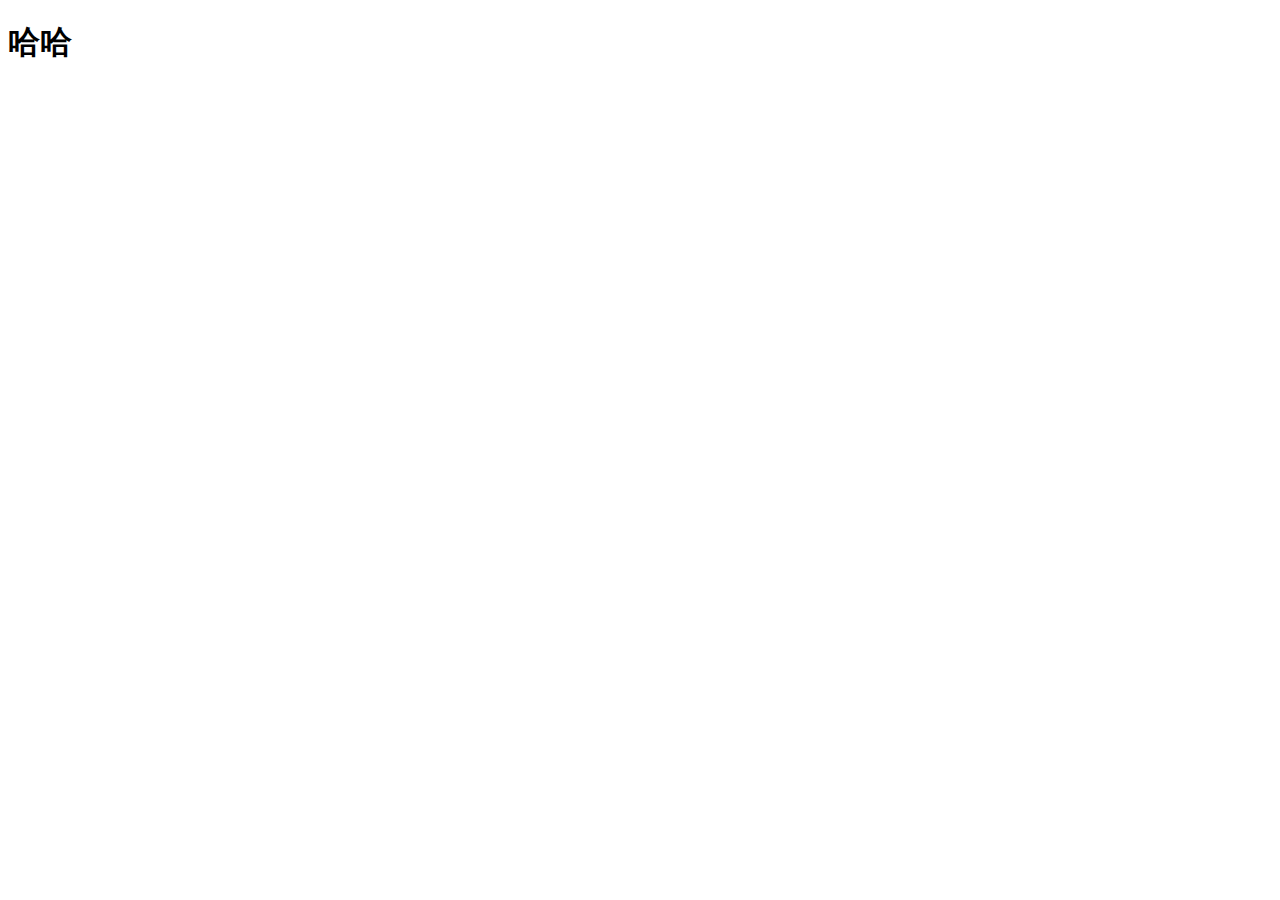
==== home/index.html @ f0129b03 "登录注册页面完成" ====
<!DOCTYPE html>
<html lang="en">
<head>
    <meta charset="UTF-8">
    <meta name="viewport" content="width=device-width, initial-scale=1.0">
    <title>Document</title>
</head>
<body>
    <h1>哈哈</h1>
</body>
</html>
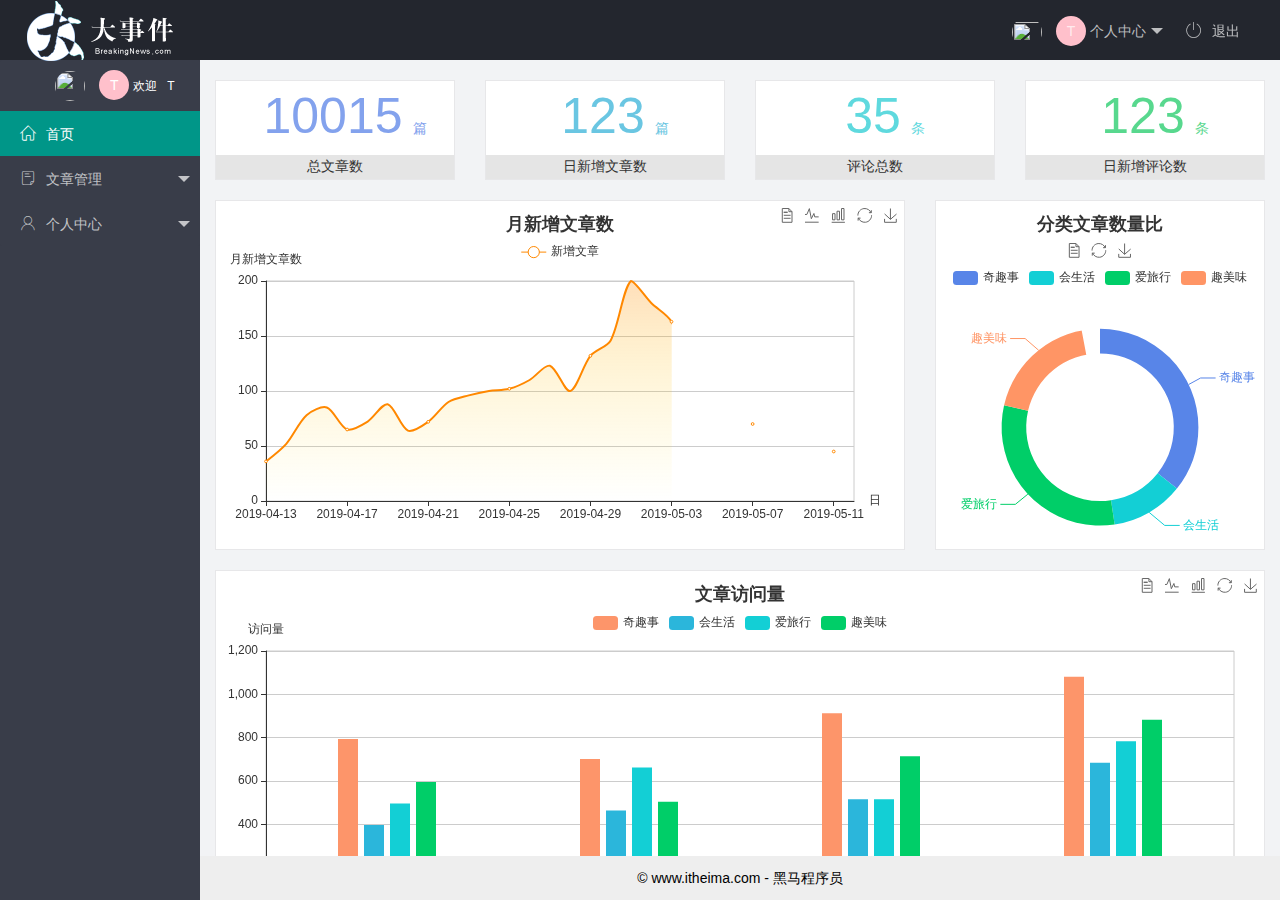
==== commit 369b544d: "首页完成" ====
--- a/home/index.html
+++ b/home/index.html
@@ -1,11 +1,122 @@
 <!DOCTYPE html>
-<html lang="en">
-<head>
-    <meta charset="UTF-8">
-    <meta name="viewport" content="width=device-width, initial-scale=1.0">
-    <title>Document</title>
-</head>
-<body>
-    <h1>哈哈</h1>
-</body>
-</html>+<html>
+  <head>
+    <meta charset="utf-8" />
+    <meta
+      name="viewport"
+      content="width=device-width, initial-scale=1, maximum-scale=1"
+    />
+    <title>BIG76</title>
+    <link rel="stylesheet" href="../assets/lib/layui/css/layui.css" />
+    <link rel="stylesheet" href="../assets/fonts/iconfont.css" />
+    <link rel="stylesheet" href="../assets/css/index.css" />
+  </head>
+  <body class="layui-layout-body">
+    <div class="layui-layout layui-layout-admin">
+      <div class="layui-header">
+        <div class="layui-logo">
+          <img src="../assets/images/logo.png" alt="" />
+        </div>
+        <!-- 头部区域（可配合layui已有的水平导航） -->
+        <ul class="layui-nav layui-layout-right">
+          <li class="layui-nav-item">
+            <a href="javascript:;">
+              <img src="http://t.cn/RCzsdCq" class="layui-nav-img" />
+              <span class="via">T</span>
+              个人中心
+            </a>
+            <dl class="layui-nav-child">
+              <dd><a href="">基本资料</a></dd>
+              <dd><a href="">更换头像</a></dd>
+              <dd><a href="">重置密码</a></dd>
+            </dl>
+          </li>
+          <li class="layui-nav-item"><a href="javascript:;"><span class="iconfont icon-tuichu"></span>退出</a></li>
+        </ul>
+      </div>
+
+      <div class="layui-side layui-bg-black">
+        <div class="layui-side-scroll">
+          <!-- 左侧导航区域（可配合layui已有的垂直导航） -->
+          <ul
+            class="layui-nav layui-nav-tree"
+            lay-filter="test"
+            lay-shrink="all"
+          >
+            <div class="pers-center">
+              <img src="http://t.cn/RCzsdCq" class="layui-nav-img" />
+              <span class="via">T</span>
+              <span class="welcome">欢迎 &nbsp;&nbsp;T</span>
+            </div>
+            <li class="layui-nav-item layui-this">
+              <a href="./dashboard.html" target="info"> <span class="iconfont icon-home"></span>首页 </a>
+            </li>
+            <li class="layui-nav-item">
+              <a class="" href="javascript:;">
+                <span class="iconfont icon-16"></span>文章管理</a
+              >
+              <dl class="layui-nav-child">
+                <dd>
+                  <a href="javascript:;"
+                    ><i class="layui-icon layui-icon-app"></i>文章类别</a
+                  >
+                </dd>
+                <dd>
+                  <a href="javascript:;"
+                    ><i class="layui-icon layui-icon-app"></i>文章列表</a
+                  >
+                </dd>
+                <dd>
+                  <a href="javascript:;"
+                    ><i class="layui-icon layui-icon-app"></i>发表文章</a
+                  >
+                </dd>
+              </dl>
+            </li>
+            <li class="layui-nav-item">
+              <a href="javascript:;"
+                ><span class="iconfont icon-user"></span>个人中心</a
+              >
+              <dl class="layui-nav-child">
+                <dd>
+                  <a href="javascript:;"
+                    ><i class="layui-icon layui-icon-app"></i>基本资料</a
+                  >
+                </dd>
+                <dd>
+                  <a href="javascript:;"
+                    ><i class="layui-icon layui-icon-app"></i>更换头像</a
+                  >
+                </dd>
+                <dd>
+                  <a href="javascript:;"
+                    ><i class="layui-icon layui-icon-app"></i>重置密码</a
+                  >
+                </dd>
+              </dl>
+            </li>
+          </ul>
+        </div>
+      </div>
+
+      <div class="layui-body" style="overflow: hidden">
+        <iframe
+          src="./dashboard.html"
+          frameborder="0"
+          name="info"
+          class="info"
+        ></iframe>
+
+        <!-- 内容主体区域 -->
+      </div>
+      <div class="layui-footer">
+        <!-- 底部固定区域 -->
+        © www.itheima.com - 黑马程序员
+      </div>
+    </div>
+    <script src="../assets/lib/layui/layui.all.js"></script>
+    <script src="../assets/lib/jquery.js"></script>
+    <script src="../assets/js/rootDirectory.js"></script>
+    <script src="../assets/js/index.js"></script>
+  </body>
+</html>
--- a/assets/lib/layui/css/layui.css
+++ b/assets/lib/layui/css/layui.css
@@ -0,0 +1,2 @@
+/** layui-v2.5.6 MIT License By https://www.layui.com */
+ .layui-inline,img{display:inline-block;vertical-align:middle}h1,h2,h3,h4,h5,h6{font-weight:400}.layui-edge,.layui-header,.layui-inline,.layui-main{position:relative}.layui-body,.layui-edge,.layui-elip{overflow:hidden}.layui-btn,.layui-edge,.layui-inline,img{vertical-align:middle}.layui-btn,.layui-disabled,.layui-icon,.layui-unselect{-moz-user-select:none;-webkit-user-select:none;-ms-user-select:none}.layui-elip,.layui-form-checkbox span,.layui-form-pane .layui-form-label{text-overflow:ellipsis;white-space:nowrap}.layui-breadcrumb,.layui-tree-btnGroup{visibility:hidden}blockquote,body,button,dd,div,dl,dt,form,h1,h2,h3,h4,h5,h6,input,li,ol,p,pre,td,textarea,th,ul{margin:0;padding:0;-webkit-tap-highlight-color:rgba(0,0,0,0)}a:active,a:hover{outline:0}img{border:none}li{list-style:none}table{border-collapse:collapse;border-spacing:0}h4,h5,h6{font-size:100%}button,input,optgroup,option,select,textarea{font-family:inherit;font-size:inherit;font-style:inherit;font-weight:inherit;outline:0}pre{white-space:pre-wrap;white-space:-moz-pre-wrap;white-space:-pre-wrap;white-space:-o-pre-wrap;word-wrap:break-word}body{line-height:24px;font:14px Helvetica Neue,Helvetica,PingFang SC,Tahoma,Arial,sans-serif}hr{height:1px;margin:10px 0;border:0;clear:both}a{color:#333;text-decoration:none}a:hover{color:#777}a cite{font-style:normal;*cursor:pointer}.layui-border-box,.layui-border-box *{box-sizing:border-box}.layui-box,.layui-box *{box-sizing:content-box}.layui-clear{clear:both;*zoom:1}.layui-clear:after{content:'\20';clear:both;*zoom:1;display:block;height:0}.layui-inline{*display:inline;*zoom:1}.layui-edge{display:inline-block;width:0;height:0;border-width:6px;border-style:dashed;border-color:transparent}.layui-edge-top{top:-4px;border-bottom-color:#999;border-bottom-style:solid}.layui-edge-right{border-left-color:#999;border-left-style:solid}.layui-edge-bottom{top:2px;border-top-color:#999;border-top-style:solid}.layui-edge-left{border-right-color:#999;border-right-style:solid}.layui-disabled,.layui-disabled:hover{color:#d2d2d2!important;cursor:not-allowed!important}.layui-circle{border-radius:100%}.layui-show{display:block!important}.layui-hide{display:none!important}@font-face{font-family:layui-icon;src:url(../font/iconfont.eot?v=256);src:url(../font/iconfont.eot?v=256#iefix) format('embedded-opentype'),url(../font/iconfont.woff2?v=256) format('woff2'),url(../font/iconfont.woff?v=256) format('woff'),url(../font/iconfont.ttf?v=256) format('truetype'),url(../font/iconfont.svg?v=256#layui-icon) format('svg')}.layui-icon{font-family:layui-icon!important;font-size:16px;font-style:normal;-webkit-font-smoothing:antialiased;-moz-osx-font-smoothing:grayscale}.layui-icon-reply-fill:before{content:"\e611"}.layui-icon-set-fill:before{content:"\e614"}.layui-icon-menu-fill:before{content:"\e60f"}.layui-icon-search:before{content:"\e615"}.layui-icon-share:before{content:"\e641"}.layui-icon-set-sm:before{content:"\e620"}.layui-icon-engine:before{content:"\e628"}.layui-icon-close:before{content:"\1006"}.layui-icon-close-fill:before{content:"\1007"}.layui-icon-chart-screen:before{content:"\e629"}.layui-icon-star:before{content:"\e600"}.layui-icon-circle-dot:before{content:"\e617"}.layui-icon-chat:before{content:"\e606"}.layui-icon-release:before{content:"\e609"}.layui-icon-list:before{content:"\e60a"}.layui-icon-chart:before{content:"\e62c"}.layui-icon-ok-circle:before{content:"\1005"}.layui-icon-layim-theme:before{content:"\e61b"}.layui-icon-table:before{content:"\e62d"}.layui-icon-right:before{content:"\e602"}.layui-icon-left:before{content:"\e603"}.layui-icon-cart-simple:before{content:"\e698"}.layui-icon-face-cry:before{content:"\e69c"}.layui-icon-face-smile:before{content:"\e6af"}.layui-icon-survey:before{content:"\e6b2"}.layui-icon-tree:before{content:"\e62e"}.layui-icon-ie:before{content:"\e7bb"}.layui-icon-upload-circle:before{content:"\e62f"}.layui-icon-add-circle:before{content:"\e61f"}.layui-icon-download-circle:before{content:"\e601"}.layui-icon-templeate-1:before{content:"\e630"}.layui-icon-util:before{content:"\e631"}.layui-icon-face-surprised:before{content:"\e664"}.layui-icon-edit:before{content:"\e642"}.layui-icon-speaker:before{content:"\e645"}.layui-icon-down:before{content:"\e61a"}.layui-icon-file:before{content:"\e621"}.layui-icon-layouts:before{content:"\e632"}.layui-icon-rate-half:before{content:"\e6c9"}.layui-icon-add-circle-fine:before{content:"\e608"}.layui-icon-prev-circle:before{content:"\e633"}.layui-icon-read:before{content:"\e705"}.layui-icon-404:before{content:"\e61c"}.layui-icon-carousel:before{content:"\e634"}.layui-icon-help:before{content:"\e607"}.layui-icon-code-circle:before{content:"\e635"}.layui-icon-windows:before{content:"\e67f"}.layui-icon-water:before{content:"\e636"}.layui-icon-username:before{content:"\e66f"}.layui-icon-find-fill:before{content:"\e670"}.layui-icon-about:before{content:"\e60b"}.layui-icon-location:before{content:"\e715"}.layui-icon-up:before{content:"\e619"}.layui-icon-pause:before{content:"\e651"}.layui-icon-date:before{content:"\e637"}.layui-icon-layim-uploadfile:before{content:"\e61d"}.layui-icon-delete:before{content:"\e640"}.layui-icon-play:before{content:"\e652"}.layui-icon-top:before{content:"\e604"}.layui-icon-firefox:before{content:"\e686"}.layui-icon-friends:before{content:"\e612"}.layui-icon-refresh-3:before{content:"\e9aa"}.layui-icon-ok:before{content:"\e605"}.layui-icon-layer:before{content:"\e638"}.layui-icon-face-smile-fine:before{content:"\e60c"}.layui-icon-dollar:before{content:"\e659"}.layui-icon-group:before{content:"\e613"}.layui-icon-layim-download:before{content:"\e61e"}.layui-icon-picture-fine:before{content:"\e60d"}.layui-icon-link:before{content:"\e64c"}.layui-icon-diamond:before{content:"\e735"}.layui-icon-log:before{content:"\e60e"}.layui-icon-key:before{content:"\e683"}.layui-icon-rate-solid:before{content:"\e67a"}.layui-icon-fonts-del:before{content:"\e64f"}.layui-icon-unlink:before{content:"\e64d"}.layui-icon-fonts-clear:before{content:"\e639"}.layui-icon-triangle-r:before{content:"\e623"}.layui-icon-circle:before{content:"\e63f"}.layui-icon-radio:before{content:"\e643"}.layui-icon-align-center:before{content:"\e647"}.layui-icon-align-right:before{content:"\e648"}.layui-icon-align-left:before{content:"\e649"}.layui-icon-loading-1:before{content:"\e63e"}.layui-icon-return:before{content:"\e65c"}.layui-icon-fonts-strong:before{content:"\e62b"}.layui-icon-upload:before{content:"\e67c"}.layui-icon-dialogue:before{content:"\e63a"}.layui-icon-video:before{content:"\e6ed"}.layui-icon-headset:before{content:"\e6fc"}.layui-icon-cellphone-fine:before{content:"\e63b"}.layui-icon-add-1:before{content:"\e654"}.layui-icon-face-smile-b:before{content:"\e650"}.layui-icon-fonts-html:before{content:"\e64b"}.layui-icon-screen-full:before{content:"\e622"}.layui-icon-form:before{content:"\e63c"}.layui-icon-cart:before{content:"\e657"}.layui-icon-camera-fill:before{content:"\e65d"}.layui-icon-tabs:before{content:"\e62a"}.layui-icon-heart-fill:before{content:"\e68f"}.layui-icon-fonts-code:before{content:"\e64e"}.layui-icon-ios:before{content:"\e680"}.layui-icon-at:before{content:"\e687"}.layui-icon-fire:before{content:"\e756"}.layui-icon-set:before{content:"\e716"}.layui-icon-fonts-u:before{content:"\e646"}.layui-icon-triangle-d:before{content:"\e625"}.layui-icon-tips:before{content:"\e702"}.layui-icon-picture:before{content:"\e64a"}.layui-icon-more-vertical:before{content:"\e671"}.layui-icon-bluetooth:before{content:"\e689"}.layui-icon-flag:before{content:"\e66c"}.layui-icon-loading:before{content:"\e63d"}.layui-icon-fonts-i:before{content:"\e644"}.layui-icon-refresh-1:before{content:"\e666"}.layui-icon-rmb:before{content:"\e65e"}.layui-icon-addition:before{content:"\e624"}.layui-icon-home:before{content:"\e68e"}.layui-icon-time:before{content:"\e68d"}.layui-icon-user:before{content:"\e770"}.layui-icon-notice:before{content:"\e667"}.layui-icon-chrome:before{content:"\e68a"}.layui-icon-edge:before{content:"\e68b"}.layui-icon-login-weibo:before{content:"\e675"}.layui-icon-voice:before{content:"\e688"}.layui-icon-upload-drag:before{content:"\e681"}.layui-icon-login-qq:before{content:"\e676"}.layui-icon-snowflake:before{content:"\e6b1"}.layui-icon-heart:before{content:"\e68c"}.layui-icon-logout:before{content:"\e682"}.layui-icon-file-b:before{content:"\e655"}.layui-icon-template:before{content:"\e663"}.layui-icon-transfer:before{content:"\e691"}.layui-icon-auz:before{content:"\e672"}.layui-icon-console:before{content:"\e665"}.layui-icon-app:before{content:"\e653"}.layui-icon-prev:before{content:"\e65a"}.layui-icon-website:before{content:"\e7ae"}.layui-icon-next:before{content:"\e65b"}.layui-icon-component:before{content:"\e857"}.layui-icon-android:before{content:"\e684"}.layui-icon-more:before{content:"\e65f"}.layui-icon-login-wechat:before{content:"\e677"}.layui-icon-shrink-right:before{content:"\e668"}.layui-icon-spread-left:before{content:"\e66b"}.layui-icon-camera:before{content:"\e660"}.layui-icon-note:before{content:"\e66e"}.layui-icon-refresh:before{content:"\e669"}.layui-icon-female:before{content:"\e661"}.layui-icon-male:before{content:"\e662"}.layui-icon-screen-restore:before{content:"\e758"}.layui-icon-password:before{content:"\e673"}.layui-icon-senior:before{content:"\e674"}.layui-icon-theme:before{content:"\e66a"}.layui-icon-tread:before{content:"\e6c5"}.layui-icon-praise:before{content:"\e6c6"}.layui-icon-star-fill:before{content:"\e658"}.layui-icon-rate:before{content:"\e67b"}.layui-icon-template-1:before{content:"\e656"}.layui-icon-vercode:before{content:"\e679"}.layui-icon-service:before{content:"\e626"}.layui-icon-cellphone:before{content:"\e678"}.layui-icon-print:before{content:"\e66d"}.layui-icon-cols:before{content:"\e610"}.layui-icon-wifi:before{content:"\e7e0"}.layui-icon-export:before{content:"\e67d"}.layui-icon-rss:before{content:"\e808"}.layui-icon-slider:before{content:"\e714"}.layui-icon-email:before{content:"\e618"}.layui-icon-subtraction:before{content:"\e67e"}.layui-icon-mike:before{content:"\e6dc"}.layui-icon-light:before{content:"\e748"}.layui-icon-gift:before{content:"\e627"}.layui-icon-mute:before{content:"\e685"}.layui-icon-reduce-circle:before{content:"\e616"}.layui-icon-music:before{content:"\e690"}.layui-main{width:1140px;margin:0 auto}.layui-header{z-index:1000;height:60px}.layui-header a:hover{transition:all .5s;-webkit-transition:all .5s}.layui-side{position:fixed;left:0;top:0;bottom:0;z-index:999;width:200px;overflow-x:hidden}.layui-side-scroll{position:relative;width:220px;height:100%;overflow-x:hidden}.layui-body{position:absolute;left:200px;right:0;top:0;bottom:0;z-index:998;width:auto;overflow-y:auto;box-sizing:border-box}.layui-layout-body{overflow:hidden}.layui-layout-admin .layui-header{background-color:#23262E}.layui-layout-admin .layui-side{top:60px;width:200px;overflow-x:hidden}.layui-layout-admin .layui-body{position:fixed;top:60px;bottom:44px}.layui-layout-admin .layui-main{width:auto;margin:0 15px}.layui-layout-admin .layui-footer{position:fixed;left:200px;right:0;bottom:0;height:44px;line-height:44px;padding:0 15px;background-color:#eee}.layui-layout-admin .layui-logo{position:absolute;left:0;top:0;width:200px;height:100%;line-height:60px;text-align:center;color:#009688;font-size:16px}.layui-layout-admin .layui-header .layui-nav{background:0 0}.layui-layout-left{position:absolute!important;left:200px;top:0}.layui-layout-right{position:absolute!important;right:0;top:0}.layui-container{position:relative;margin:0 auto;padding:0 15px;box-sizing:border-box}.layui-fluid{position:relative;margin:0 auto;padding:0 15px}.layui-row:after,.layui-row:before{content:'';display:block;clear:both}.layui-col-lg1,.layui-col-lg10,.layui-col-lg11,.layui-col-lg12,.layui-col-lg2,.layui-col-lg3,.layui-col-lg4,.layui-col-lg5,.layui-col-lg6,.layui-col-lg7,.layui-col-lg8,.layui-col-lg9,.layui-col-md1,.layui-col-md10,.layui-col-md11,.layui-col-md12,.layui-col-md2,.layui-col-md3,.layui-col-md4,.layui-col-md5,.layui-col-md6,.layui-col-md7,.layui-col-md8,.layui-col-md9,.layui-col-sm1,.layui-col-sm10,.layui-col-sm11,.layui-col-sm12,.layui-col-sm2,.layui-col-sm3,.layui-col-sm4,.layui-col-sm5,.layui-col-sm6,.layui-col-sm7,.layui-col-sm8,.layui-col-sm9,.layui-col-xs1,.layui-col-xs10,.layui-col-xs11,.layui-col-xs12,.layui-col-xs2,.layui-col-xs3,.layui-col-xs4,.layui-col-xs5,.layui-col-xs6,.layui-col-xs7,.layui-col-xs8,.layui-col-xs9{position:relative;display:block;box-sizing:border-box}.layui-col-xs1,.layui-col-xs10,.layui-col-xs11,.layui-col-xs12,.layui-col-xs2,.layui-col-xs3,.layui-col-xs4,.layui-col-xs5,.layui-col-xs6,.layui-col-xs7,.layui-col-xs8,.layui-col-xs9{float:left}.layui-col-xs1{width:8.33333333%}.layui-col-xs2{width:16.66666667%}.layui-col-xs3{width:25%}.layui-col-xs4{width:33.33333333%}.layui-col-xs5{width:41.66666667%}.layui-col-xs6{width:50%}.layui-col-xs7{width:58.33333333%}.layui-col-xs8{width:66.66666667%}.layui-col-xs9{width:75%}.layui-col-xs10{width:83.33333333%}.layui-col-xs11{width:91.66666667%}.layui-col-xs12{width:100%}.layui-col-xs-offset1{margin-left:8.33333333%}.layui-col-xs-offset2{margin-left:16.66666667%}.layui-col-xs-offset3{margin-left:25%}.layui-col-xs-offset4{margin-left:33.33333333%}.layui-col-xs-offset5{margin-left:41.66666667%}.layui-col-xs-offset6{margin-left:50%}.layui-col-xs-offset7{margin-left:58.33333333%}.layui-col-xs-offset8{margin-left:66.66666667%}.layui-col-xs-offset9{margin-left:75%}.layui-col-xs-offset10{margin-left:83.33333333%}.layui-col-xs-offset11{margin-left:91.66666667%}.layui-col-xs-offset12{margin-left:100%}@media screen and (max-width:768px){.layui-hide-xs{display:none!important}.layui-show-xs-block{display:block!important}.layui-show-xs-inline{display:inline!important}.layui-show-xs-inline-block{display:inline-block!important}}@media screen and (min-width:768px){.layui-container{width:750px}.layui-hide-sm{display:none!important}.layui-show-sm-block{display:block!important}.layui-show-sm-inline{display:inline!important}.layui-show-sm-inline-block{display:inline-block!important}.layui-col-sm1,.layui-col-sm10,.layui-col-sm11,.layui-col-sm12,.layui-col-sm2,.layui-col-sm3,.layui-col-sm4,.layui-col-sm5,.layui-col-sm6,.layui-col-sm7,.layui-col-sm8,.layui-col-sm9{float:left}.layui-col-sm1{width:8.33333333%}.layui-col-sm2{width:16.66666667%}.layui-col-sm3{width:25%}.layui-col-sm4{width:33.33333333%}.layui-col-sm5{width:41.66666667%}.layui-col-sm6{width:50%}.layui-col-sm7{width:58.33333333%}.layui-col-sm8{width:66.66666667%}.layui-col-sm9{width:75%}.layui-col-sm10{width:83.33333333%}.layui-col-sm11{width:91.66666667%}.layui-col-sm12{width:100%}.layui-col-sm-offset1{margin-left:8.33333333%}.layui-col-sm-offset2{margin-left:16.66666667%}.layui-col-sm-offset3{margin-left:25%}.layui-col-sm-offset4{margin-left:33.33333333%}.layui-col-sm-offset5{margin-left:41.66666667%}.layui-col-sm-offset6{margin-left:50%}.layui-col-sm-offset7{margin-left:58.33333333%}.layui-col-sm-offset8{margin-left:66.66666667%}.layui-col-sm-offset9{margin-left:75%}.layui-col-sm-offset10{margin-left:83.33333333%}.layui-col-sm-offset11{margin-left:91.66666667%}.layui-col-sm-offset12{margin-left:100%}}@media screen and (min-width:992px){.layui-container{width:970px}.layui-hide-md{display:none!important}.layui-show-md-block{display:block!important}.layui-show-md-inline{display:inline!important}.layui-show-md-inline-block{display:inline-block!important}.layui-col-md1,.layui-col-md10,.layui-col-md11,.layui-col-md12,.layui-col-md2,.layui-col-md3,.layui-col-md4,.layui-col-md5,.layui-col-md6,.layui-col-md7,.layui-col-md8,.layui-col-md9{float:left}.layui-col-md1{width:8.33333333%}.layui-col-md2{width:16.66666667%}.layui-col-md3{width:25%}.layui-col-md4{width:33.33333333%}.layui-col-md5{width:41.66666667%}.layui-col-md6{width:50%}.layui-col-md7{width:58.33333333%}.layui-col-md8{width:66.66666667%}.layui-col-md9{width:75%}.layui-col-md10{width:83.33333333%}.layui-col-md11{width:91.66666667%}.layui-col-md12{width:100%}.layui-col-md-offset1{margin-left:8.33333333%}.layui-col-md-offset2{margin-left:16.66666667%}.layui-col-md-offset3{margin-left:25%}.layui-col-md-offset4{margin-left:33.33333333%}.layui-col-md-offset5{margin-left:41.66666667%}.layui-col-md-offset6{margin-left:50%}.layui-col-md-offset7{margin-left:58.33333333%}.layui-col-md-offset8{margin-left:66.66666667%}.layui-col-md-offset9{margin-left:75%}.layui-col-md-offset10{margin-left:83.33333333%}.layui-col-md-offset11{margin-left:91.66666667%}.layui-col-md-offset12{margin-left:100%}}@media screen and (min-width:1200px){.layui-container{width:1170px}.layui-hide-lg{display:none!important}.layui-show-lg-block{display:block!important}.layui-show-lg-inline{display:inline!important}.layui-show-lg-inline-block{display:inline-block!important}.layui-col-lg1,.layui-col-lg10,.layui-col-lg11,.layui-col-lg12,.layui-col-lg2,.layui-col-lg3,.layui-col-lg4,.layui-col-lg5,.layui-col-lg6,.layui-col-lg7,.layui-col-lg8,.layui-col-lg9{float:left}.layui-col-lg1{width:8.33333333%}.layui-col-lg2{width:16.66666667%}.layui-col-lg3{width:25%}.layui-col-lg4{width:33.33333333%}.layui-col-lg5{width:41.66666667%}.layui-col-lg6{width:50%}.layui-col-lg7{width:58.33333333%}.layui-col-lg8{width:66.66666667%}.layui-col-lg9{width:75%}.layui-col-lg10{width:83.33333333%}.layui-col-lg11{width:91.66666667%}.layui-col-lg12{width:100%}.layui-col-lg-offset1{margin-left:8.33333333%}.layui-col-lg-offset2{margin-left:16.66666667%}.layui-col-lg-offset3{margin-left:25%}.layui-col-lg-offset4{margin-left:33.33333333%}.layui-col-lg-offset5{margin-left:41.66666667%}.layui-col-lg-offset6{margin-left:50%}.layui-col-lg-offset7{margin-left:58.33333333%}.layui-col-lg-offset8{margin-left:66.66666667%}.layui-col-lg-offset9{margin-left:75%}.layui-col-lg-offset10{margin-left:83.33333333%}.layui-col-lg-offset11{margin-left:91.66666667%}.layui-col-lg-offset12{margin-left:100%}}.layui-col-space1{margin:-.5px}.layui-col-space1>*{padding:.5px}.layui-col-space2{margin:-1px}.layui-col-space2>*{padding:1px}.layui-col-space4{margin:-2px}.layui-col-space4>*{padding:2px}.layui-col-space5{margin:-2.5px}.layui-col-space5>*{padding:2.5px}.layui-col-space6{margin:-3px}.layui-col-space6>*{padding:3px}.layui-col-space8{margin:-4px}.layui-col-space8>*{padding:4px}.layui-col-space10{margin:-5px}.layui-col-space10>*{padding:5px}.layui-col-space12{margin:-6px}.layui-col-space12>*{padding:6px}.layui-col-space14{margin:-7px}.layui-col-space14>*{padding:7px}.layui-col-space15{margin:-7.5px}.layui-col-space15>*{padding:7.5px}.layui-col-space16{margin:-8px}.layui-col-space16>*{padding:8px}.layui-col-space18{margin:-9px}.layui-col-space18>*{padding:9px}.layui-col-space20{margin:-10px}.layui-col-space20>*{padding:10px}.layui-col-space22{margin:-11px}.layui-col-space22>*{padding:11px}.layui-col-space24{margin:-12px}.layui-col-space24>*{padding:12px}.layui-col-space25{margin:-12.5px}.layui-col-space25>*{padding:12.5px}.layui-col-space26{margin:-13px}.layui-col-space26>*{padding:13px}.layui-col-space28{margin:-14px}.layui-col-space28>*{padding:14px}.layui-col-space30{margin:-15px}.layui-col-space30>*{padding:15px}.layui-btn,.layui-input,.layui-select,.layui-textarea,.layui-upload-button{outline:0;-webkit-appearance:none;transition:all .3s;-webkit-transition:all .3s;box-sizing:border-box}.layui-elem-quote{margin-bottom:10px;padding:15px;line-height:22px;border-left:5px solid #009688;border-radius:0 2px 2px 0;background-color:#f2f2f2}.layui-quote-nm{border-style:solid;border-width:1px 1px 1px 5px;background:0 0}.layui-elem-field{margin-bottom:10px;padding:0;border-width:1px;border-style:solid}.layui-elem-field legend{margin-left:20px;padding:0 10px;font-size:20px;font-weight:300}.layui-field-title{margin:10px 0 20px;border-width:1px 0 0}.layui-field-box{padding:10px 15px}.layui-field-title .layui-field-box{padding:10px 0}.layui-progress{position:relative;height:6px;border-radius:20px;background-color:#e2e2e2}.layui-progress-bar{position:absolute;left:0;top:0;width:0;max-width:100%;height:6px;border-radius:20px;text-align:right;background-color:#5FB878;transition:all .3s;-webkit-transition:all .3s}.layui-progress-big,.layui-progress-big .layui-progress-bar{height:18px;line-height:18px}.layui-progress-text{position:relative;top:-20px;line-height:18px;font-size:12px;color:#666}.layui-progress-big .layui-progress-text{position:static;padding:0 10px;color:#fff}.layui-collapse{border-width:1px;border-style:solid;border-radius:2px}.layui-colla-content,.layui-colla-item{border-top-width:1px;border-top-style:solid}.layui-colla-item:first-child{border-top:none}.layui-colla-title{position:relative;height:42px;line-height:42px;padding:0 15px 0 35px;color:#333;background-color:#f2f2f2;cursor:pointer;font-size:14px;overflow:hidden}.layui-colla-content{display:none;padding:10px 15px;line-height:22px;color:#666}.layui-colla-icon{position:absolute;left:15px;top:0;font-size:14px}.layui-card{margin-bottom:15px;border-radius:2px;background-color:#fff;box-shadow:0 1px 2px 0 rgba(0,0,0,.05)}.layui-card:last-child{margin-bottom:0}.layui-card-header{position:relative;height:42px;line-height:42px;padding:0 15px;border-bottom:1px solid #f6f6f6;color:#333;border-radius:2px 2px 0 0;font-size:14px}.layui-bg-black,.layui-bg-blue,.layui-bg-cyan,.layui-bg-green,.layui-bg-orange,.layui-bg-red{color:#fff!important}.layui-card-body{position:relative;padding:10px 15px;line-height:24px}.layui-card-body[pad15]{padding:15px}.layui-card-body[pad20]{padding:20px}.layui-card-body .layui-table{margin:5px 0}.layui-card .layui-tab{margin:0}.layui-panel-window{position:relative;padding:15px;border-radius:0;border-top:5px solid #E6E6E6;background-color:#fff}.layui-auxiliar-moving{position:fixed;left:0;right:0;top:0;bottom:0;width:100%;height:100%;background:0 0;z-index:9999999999}.layui-form-label,.layui-form-mid,.layui-form-select,.layui-input-block,.layui-input-inline,.layui-textarea{position:relative}.layui-bg-red{background-color:#FF5722!important}.layui-bg-orange{background-color:#FFB800!important}.layui-bg-green{background-color:#009688!important}.layui-bg-cyan{background-color:#2F4056!important}.layui-bg-blue{background-color:#1E9FFF!important}.layui-bg-black{background-color:#393D49!important}.layui-bg-gray{background-color:#eee!important;color:#666!important}.layui-badge-rim,.layui-colla-content,.layui-colla-item,.layui-collapse,.layui-elem-field,.layui-form-pane .layui-form-item[pane],.layui-form-pane .layui-form-label,.layui-input,.layui-layedit,.layui-layedit-tool,.layui-quote-nm,.layui-select,.layui-tab-bar,.layui-tab-card,.layui-tab-title,.layui-tab-title .layui-this:after,.layui-textarea{border-color:#e6e6e6}.layui-timeline-item:before,hr{background-color:#e6e6e6}.layui-text{line-height:22px;font-size:14px;color:#666}.layui-text h1,.layui-text h2,.layui-text h3{font-weight:500;color:#333}.layui-text h1{font-size:30px}.layui-text h2{font-size:24px}.layui-text h3{font-size:18px}.layui-text a:not(.layui-btn){color:#01AAED}.layui-text a:not(.layui-btn):hover{text-decoration:underline}.layui-text ul{padding:5px 0 5px 15px}.layui-text ul li{margin-top:5px;list-style-type:disc}.layui-text em,.layui-word-aux{color:#999!important;padding:0 5px!important}.layui-btn{display:inline-block;height:38px;line-height:38px;padding:0 18px;background-color:#009688;color:#fff;white-space:nowrap;text-align:center;font-size:14px;border:none;border-radius:2px;cursor:pointer}.layui-btn:hover{opacity:.8;filter:alpha(opacity=80);color:#fff}.layui-btn:active{opacity:1;filter:alpha(opacity=100)}.layui-btn+.layui-btn{margin-left:10px}.layui-btn-container{font-size:0}.layui-btn-container .layui-btn{margin-right:10px;margin-bottom:10px}.layui-btn-container .layui-btn+.layui-btn{margin-left:0}.layui-table .layui-btn-container .layui-btn{margin-bottom:9px}.layui-btn-radius{border-radius:100px}.layui-btn .layui-icon{margin-right:3px;font-size:18px;vertical-align:bottom;vertical-align:middle\9}.layui-btn-primary{border:1px solid #C9C9C9;background-color:#fff;color:#555}.layui-btn-primary:hover{border-color:#009688;color:#333}.layui-btn-normal{background-color:#1E9FFF}.layui-btn-warm{background-color:#FFB800}.layui-btn-danger{background-color:#FF5722}.layui-btn-checked{background-color:#5FB878}.layui-btn-disabled,.layui-btn-disabled:active,.layui-btn-disabled:hover{border:1px solid #e6e6e6;background-color:#FBFBFB;color:#C9C9C9;cursor:not-allowed;opacity:1}.layui-btn-lg{height:44px;line-height:44px;padding:0 25px;font-size:16px}.layui-btn-sm{height:30px;line-height:30px;padding:0 10px;font-size:12px}.layui-btn-sm i{font-size:16px!important}.layui-btn-xs{height:22px;line-height:22px;padding:0 5px;font-size:12px}.layui-btn-xs i{font-size:14px!important}.layui-btn-group{display:inline-block;vertical-align:middle;font-size:0}.layui-btn-group .layui-btn{margin-left:0!important;margin-right:0!important;border-left:1px solid rgba(255,255,255,.5);border-radius:0}.layui-btn-group .layui-btn-primary{border-left:none}.layui-btn-group .layui-btn-primary:hover{border-color:#C9C9C9;color:#009688}.layui-btn-group .layui-btn:first-child{border-left:none;border-radius:2px 0 0 2px}.layui-btn-group .layui-btn-primary:first-child{border-left:1px solid #c9c9c9}.layui-btn-group .layui-btn:last-child{border-radius:0 2px 2px 0}.layui-btn-group .layui-btn+.layui-btn{margin-left:0}.layui-btn-group+.layui-btn-group{margin-left:10px}.layui-btn-fluid{width:100%}.layui-input,.layui-select,.layui-textarea{height:38px;line-height:1.3;line-height:38px\9;border-width:1px;border-style:solid;background-color:#fff;border-radius:2px}.layui-input::-webkit-input-placeholder,.layui-select::-webkit-input-placeholder,.layui-textarea::-webkit-input-placeholder{line-height:1.3}.layui-input,.layui-textarea{display:block;width:100%;padding-left:10px}.layui-input:hover,.layui-textarea:hover{border-color:#D2D2D2!important}.layui-input:focus,.layui-textarea:focus{border-color:#C9C9C9!important}.layui-textarea{min-height:100px;height:auto;line-height:20px;padding:6px 10px;resize:vertical}.layui-select{padding:0 10px}.layui-form input[type=checkbox],.layui-form input[type=radio],.layui-form select{display:none}.layui-form [lay-ignore]{display:initial}.layui-form-item{margin-bottom:15px;clear:both;*zoom:1}.layui-form-item:after{content:'\20';clear:both;*zoom:1;display:block;height:0}.layui-form-label{float:left;display:block;padding:9px 15px;width:80px;font-weight:400;line-height:20px;text-align:right}.layui-form-label-col{display:block;float:none;padding:9px 0;line-height:20px;text-align:left}.layui-form-item .layui-inline{margin-bottom:5px;margin-right:10px}.layui-input-block{margin-left:110px;min-height:36px}.layui-input-inline{display:inline-block;vertical-align:middle}.layui-form-item .layui-input-inline{float:left;width:190px;margin-right:10px}.layui-form-text .layui-input-inline{width:auto}.layui-form-mid{float:left;display:block;padding:9px 0!important;line-height:20px;margin-right:10px}.layui-form-danger+.layui-form-select .layui-input,.layui-form-danger:focus{border-color:#FF5722!important}.layui-form-select .layui-input{padding-right:30px;cursor:pointer}.layui-form-select .layui-edge{position:absolute;right:10px;top:50%;margin-top:-3px;cursor:pointer;border-width:6px;border-top-color:#c2c2c2;border-top-style:solid;transition:all .3s;-webkit-transition:all .3s}.layui-form-select dl{display:none;position:absolute;left:0;top:42px;padding:5px 0;z-index:899;min-width:100%;border:1px solid #d2d2d2;max-height:300px;overflow-y:auto;background-color:#fff;border-radius:2px;box-shadow:0 2px 4px rgba(0,0,0,.12);box-sizing:border-box}.layui-form-select dl dd,.layui-form-select dl dt{padding:0 10px;line-height:36px;white-space:nowrap;overflow:hidden;text-overflow:ellipsis}.layui-form-select dl dt{font-size:12px;color:#999}.layui-form-select dl dd{cursor:pointer}.layui-form-select dl dd:hover{background-color:#f2f2f2;-webkit-transition:.5s all;transition:.5s all}.layui-form-select .layui-select-group dd{padding-left:20px}.layui-form-select dl dd.layui-select-tips{padding-left:10px!important;color:#999}.layui-form-select dl dd.layui-this{background-color:#5FB878;color:#fff}.layui-form-checkbox,.layui-form-select dl dd.layui-disabled{background-color:#fff}.layui-form-selected dl{display:block}.layui-form-checkbox,.layui-form-checkbox *,.layui-form-switch{display:inline-block;vertical-align:middle}.layui-form-selected .layui-edge{margin-top:-9px;-webkit-transform:rotate(180deg);transform:rotate(180deg);margin-top:-3px\9}:root .layui-form-selected .layui-edge{margin-top:-9px\0/IE9}.layui-form-selectup dl{top:auto;bottom:42px}.layui-select-none{margin:5px 0;text-align:center;color:#999}.layui-select-disabled .layui-disabled{border-color:#eee!important}.layui-select-disabled .layui-edge{border-top-color:#d2d2d2}.layui-form-checkbox{position:relative;height:30px;line-height:30px;margin-right:10px;padding-right:30px;cursor:pointer;font-size:0;-webkit-transition:.1s linear;transition:.1s linear;box-sizing:border-box}.layui-form-checkbox span{padding:0 10px;height:100%;font-size:14px;border-radius:2px 0 0 2px;background-color:#d2d2d2;color:#fff;overflow:hidden}.layui-form-checkbox:hover span{background-color:#c2c2c2}.layui-form-checkbox i{position:absolute;right:0;top:0;width:30px;height:28px;border:1px solid #d2d2d2;border-left:none;border-radius:0 2px 2px 0;color:#fff;font-size:20px;text-align:center}.layui-form-checkbox:hover i{border-color:#c2c2c2;color:#c2c2c2}.layui-form-checked,.layui-form-checked:hover{border-color:#5FB878}.layui-form-checked span,.layui-form-checked:hover span{background-color:#5FB878}.layui-form-checked i,.layui-form-checked:hover i{color:#5FB878}.layui-form-item .layui-form-checkbox{margin-top:4px}.layui-form-checkbox[lay-skin=primary]{height:auto!important;line-height:normal!important;min-width:18px;min-height:18px;border:none!important;margin-right:0;padding-left:28px;padding-right:0;background:0 0}.layui-form-checkbox[lay-skin=primary] span{padding-left:0;padding-right:15px;line-height:18px;background:0 0;color:#666}.layui-form-checkbox[lay-skin=primary] i{right:auto;left:0;width:16px;height:16px;line-height:16px;border:1px solid #d2d2d2;font-size:12px;border-radius:2px;background-color:#fff;-webkit-transition:.1s linear;transition:.1s linear}.layui-form-checkbox[lay-skin=primary]:hover i{border-color:#5FB878;color:#fff}.layui-form-checked[lay-skin=primary] i{border-color:#5FB878!important;background-color:#5FB878;color:#fff}.layui-checkbox-disbaled[lay-skin=primary] span{background:0 0!important;color:#c2c2c2}.layui-checkbox-disbaled[lay-skin=primary]:hover i{border-color:#d2d2d2}.layui-form-item .layui-form-checkbox[lay-skin=primary]{margin-top:10px}.layui-form-switch{position:relative;height:22px;line-height:22px;min-width:35px;padding:0 5px;margin-top:8px;border:1px solid #d2d2d2;border-radius:20px;cursor:pointer;background-color:#fff;-webkit-transition:.1s linear;transition:.1s linear}.layui-form-switch i{position:absolute;left:5px;top:3px;width:16px;height:16px;border-radius:20px;background-color:#d2d2d2;-webkit-transition:.1s linear;transition:.1s linear}.layui-form-switch em{position:relative;top:0;width:25px;margin-left:21px;padding:0!important;text-align:center!important;color:#999!important;font-style:normal!important;font-size:12px}.layui-form-onswitch{border-color:#5FB878;background-color:#5FB878}.layui-checkbox-disbaled,.layui-checkbox-disbaled i{border-color:#e2e2e2!important}.layui-form-onswitch i{left:100%;margin-left:-21px;background-color:#fff}.layui-form-onswitch em{margin-left:5px;margin-right:21px;color:#fff!important}.layui-checkbox-disbaled span{background-color:#e2e2e2!important}.layui-checkbox-disbaled:hover i{color:#fff!important}[lay-radio]{display:none}.layui-form-radio,.layui-form-radio *{display:inline-block;vertical-align:middle}.layui-form-radio{line-height:28px;margin:6px 10px 0 0;padding-right:10px;cursor:pointer;font-size:0}.layui-form-radio *{font-size:14px}.layui-form-radio>i{margin-right:8px;font-size:22px;color:#c2c2c2}.layui-form-radio>i:hover,.layui-form-radioed>i{color:#5FB878}.layui-radio-disbaled>i{color:#e2e2e2!important}.layui-form-pane .layui-form-label{width:110px;padding:8px 15px;height:38px;line-height:20px;border-width:1px;border-style:solid;border-radius:2px 0 0 2px;text-align:center;background-color:#FBFBFB;overflow:hidden;box-sizing:border-box}.layui-form-pane .layui-input-inline{margin-left:-1px}.layui-form-pane .layui-input-block{margin-left:110px;left:-1px}.layui-form-pane .layui-input{border-radius:0 2px 2px 0}.layui-form-pane .layui-form-text .layui-form-label{float:none;width:100%;border-radius:2px;box-sizing:border-box;text-align:left}.layui-form-pane .layui-form-text .layui-input-inline{display:block;margin:0;top:-1px;clear:both}.layui-form-pane .layui-form-text .layui-input-block{margin:0;left:0;top:-1px}.layui-form-pane .layui-form-text .layui-textarea{min-height:100px;border-radius:0 0 2px 2px}.layui-form-pane .layui-form-checkbox{margin:4px 0 4px 10px}.layui-form-pane .layui-form-radio,.layui-form-pane .layui-form-switch{margin-top:6px;margin-left:10px}.layui-form-pane .layui-form-item[pane]{position:relative;border-width:1px;border-style:solid}.layui-form-pane .layui-form-item[pane] .layui-form-label{position:absolute;left:0;top:0;height:100%;border-width:0 1px 0 0}.layui-form-pane .layui-form-item[pane] .layui-input-inline{margin-left:110px}@media screen and (max-width:450px){.layui-form-item .layui-form-label{text-overflow:ellipsis;overflow:hidden;white-space:nowrap}.layui-form-item .layui-inline{display:block;margin-right:0;margin-bottom:20px;clear:both}.layui-form-item .layui-inline:after{content:'\20';clear:both;display:block;height:0}.layui-form-item .layui-input-inline{display:block;float:none;left:-3px;width:auto;margin:0 0 10px 112px}.layui-form-item .layui-input-inline+.layui-form-mid{margin-left:110px;top:-5px;padding:0}.layui-form-item .layui-form-checkbox{margin-right:5px;margin-bottom:5px}}.layui-layedit{border-width:1px;border-style:solid;border-radius:2px}.layui-layedit-tool{padding:3px 5px;border-bottom-width:1px;border-bottom-style:solid;font-size:0}.layedit-tool-fixed{position:fixed;top:0;border-top:1px solid #e2e2e2}.layui-layedit-tool .layedit-tool-mid,.layui-layedit-tool .layui-icon{display:inline-block;vertical-align:middle;text-align:center;font-size:14px}.layui-layedit-tool .layui-icon{position:relative;width:32px;height:30px;line-height:30px;margin:3px 5px;color:#777;cursor:pointer;border-radius:2px}.layui-layedit-tool .layui-icon:hover{color:#393D49}.layui-layedit-tool .layui-icon:active{color:#000}.layui-layedit-tool .layedit-tool-active{background-color:#e2e2e2;color:#000}.layui-layedit-tool .layui-disabled,.layui-layedit-tool .layui-disabled:hover{color:#d2d2d2;cursor:not-allowed}.layui-layedit-tool .layedit-tool-mid{width:1px;height:18px;margin:0 10px;background-color:#d2d2d2}.layedit-tool-html{width:50px!important;font-size:30px!important}.layedit-tool-b,.layedit-tool-code,.layedit-tool-help{font-size:16px!important}.layedit-tool-d,.layedit-tool-face,.layedit-tool-image,.layedit-tool-unlink{font-size:18px!important}.layedit-tool-image input{position:absolute;font-size:0;left:0;top:0;width:100%;height:100%;opacity:.01;filter:Alpha(opacity=1);cursor:pointer}.layui-layedit-iframe iframe{display:block;width:100%}#LAY_layedit_code{overflow:hidden}.layui-laypage{display:inline-block;*display:inline;*zoom:1;vertical-align:middle;margin:10px 0;font-size:0}.layui-laypage>a:first-child,.layui-laypage>a:first-child em{border-radius:2px 0 0 2px}.layui-laypage>a:last-child,.layui-laypage>a:last-child em{border-radius:0 2px 2px 0}.layui-laypage>:first-child{margin-left:0!important}.layui-laypage>:last-child{margin-right:0!important}.layui-laypage a,.layui-laypage button,.layui-laypage input,.layui-laypage select,.layui-laypage span{border:1px solid #e2e2e2}.layui-laypage a,.layui-laypage span{display:inline-block;*display:inline;*zoom:1;vertical-align:middle;padding:0 15px;height:28px;line-height:28px;margin:0 -1px 5px 0;background-color:#fff;color:#333;font-size:12px}.layui-flow-more a *,.layui-laypage input,.layui-table-view select[lay-ignore]{display:inline-block}.layui-laypage a:hover{color:#009688}.layui-laypage em{font-style:normal}.layui-laypage .layui-laypage-spr{color:#999;font-weight:700}.layui-laypage a{text-decoration:none}.layui-laypage .layui-laypage-curr{position:relative}.layui-laypage .layui-laypage-curr em{position:relative;color:#fff}.layui-laypage .layui-laypage-curr .layui-laypage-em{position:absolute;left:-1px;top:-1px;padding:1px;width:100%;height:100%;background-color:#009688}.layui-laypage-em{border-radius:2px}.layui-laypage-next em,.layui-laypage-prev em{font-family:Sim sun;font-size:16px}.layui-laypage .layui-laypage-count,.layui-laypage .layui-laypage-limits,.layui-laypage .layui-laypage-refresh,.layui-laypage .layui-laypage-skip{margin-left:10px;margin-right:10px;padding:0;border:none}.layui-laypage .layui-laypage-limits,.layui-laypage .layui-laypage-refresh{vertical-align:top}.layui-laypage .layui-laypage-refresh i{font-size:18px;cursor:pointer}.layui-laypage select{height:22px;padding:3px;border-radius:2px;cursor:pointer}.layui-laypage .layui-laypage-skip{height:30px;line-height:30px;color:#999}.layui-laypage button,.layui-laypage input{height:30px;line-height:30px;border-radius:2px;vertical-align:top;background-color:#fff;box-sizing:border-box}.layui-laypage input{width:40px;margin:0 10px;padding:0 3px;text-align:center}.layui-laypage input:focus,.layui-laypage select:focus{border-color:#009688!important}.layui-laypage button{margin-left:10px;padding:0 10px;cursor:pointer}.layui-table,.layui-table-view{margin:10px 0}.layui-flow-more{margin:10px 0;text-align:center;color:#999;font-size:14px}.layui-flow-more a{height:32px;line-height:32px}.layui-flow-more a *{vertical-align:top}.layui-flow-more a cite{padding:0 20px;border-radius:3px;background-color:#eee;color:#333;font-style:normal}.layui-flow-more a cite:hover{opacity:.8}.layui-flow-more a i{font-size:30px;color:#737383}.layui-table{width:100%;background-color:#fff;color:#666}.layui-table tr{transition:all .3s;-webkit-transition:all .3s}.layui-table th{text-align:left;font-weight:400}.layui-table tbody tr:hover,.layui-table thead tr,.layui-table-click,.layui-table-header,.layui-table-hover,.layui-table-mend,.layui-table-patch,.layui-table-tool,.layui-table-total,.layui-table-total tr,.layui-table[lay-even] tr:nth-child(even){background-color:#f2f2f2}.layui-table td,.layui-table th,.layui-table-col-set,.layui-table-fixed-r,.layui-table-grid-down,.layui-table-header,.layui-table-page,.layui-table-tips-main,.layui-table-tool,.layui-table-total,.layui-table-view,.layui-table[lay-skin=line],.layui-table[lay-skin=row]{border-width:1px;border-style:solid;border-color:#e6e6e6}.layui-table td,.layui-table th{position:relative;padding:9px 15px;min-height:20px;line-height:20px;font-size:14px}.layui-table[lay-skin=line] td,.layui-table[lay-skin=line] th{border-width:0 0 1px}.layui-table[lay-skin=row] td,.layui-table[lay-skin=row] th{border-width:0 1px 0 0}.layui-table[lay-skin=nob] td,.layui-table[lay-skin=nob] th{border:none}.layui-table img{max-width:100px}.layui-table[lay-size=lg] td,.layui-table[lay-size=lg] th{padding:15px 30px}.layui-table-view .layui-table[lay-size=lg] .layui-table-cell{height:40px;line-height:40px}.layui-table[lay-size=sm] td,.layui-table[lay-size=sm] th{font-size:12px;padding:5px 10px}.layui-table-view .layui-table[lay-size=sm] .layui-table-cell{height:20px;line-height:20px}.layui-table[lay-data]{display:none}.layui-table-box{position:relative;overflow:hidden}.layui-table-view .layui-table{position:relative;width:auto;margin:0}.layui-table-view .layui-table[lay-skin=line]{border-width:0 1px 0 0}.layui-table-view .layui-table[lay-skin=row]{border-width:0 0 1px}.layui-table-view .layui-table td,.layui-table-view .layui-table th{padding:5px 0;border-top:none;border-left:none}.layui-table-view .layui-table th.layui-unselect .layui-table-cell span{cursor:pointer}.layui-table-view .layui-table td{cursor:default}.layui-table-view .layui-table td[data-edit=text]{cursor:text}.layui-table-view .layui-form-checkbox[lay-skin=primary] i{width:18px;height:18px}.layui-table-view .layui-form-radio{line-height:0;padding:0}.layui-table-view .layui-form-radio>i{margin:0;font-size:20px}.layui-table-init{position:absolute;left:0;top:0;width:100%;height:100%;text-align:center;z-index:110}.layui-table-init .layui-icon{position:absolute;left:50%;top:50%;margin:-15px 0 0 -15px;font-size:30px;color:#c2c2c2}.layui-table-header{border-width:0 0 1px;overflow:hidden}.layui-table-header .layui-table{margin-bottom:-1px}.layui-table-tool .layui-inline[lay-event]{position:relative;width:26px;height:26px;padding:5px;line-height:16px;margin-right:10px;text-align:center;color:#333;border:1px solid #ccc;cursor:pointer;-webkit-transition:.5s all;transition:.5s all}.layui-table-tool .layui-inline[lay-event]:hover{border:1px solid #999}.layui-table-tool-temp{padding-right:120px}.layui-table-tool-self{position:absolute;right:17px;top:10px}.layui-table-tool .layui-table-tool-self .layui-inline[lay-event]{margin:0 0 0 10px}.layui-table-tool-panel{position:absolute;top:29px;left:-1px;padding:5px 0;min-width:150px;min-height:40px;border:1px solid #d2d2d2;text-align:left;overflow-y:auto;background-color:#fff;box-shadow:0 2px 4px rgba(0,0,0,.12)}.layui-table-cell,.layui-table-tool-panel li{overflow:hidden;text-overflow:ellipsis;white-space:nowrap}.layui-table-tool-panel li{padding:0 10px;line-height:30px;-webkit-transition:.5s all;transition:.5s all}.layui-table-tool-panel li .layui-form-checkbox[lay-skin=primary]{width:100%;padding-left:28px}.layui-table-tool-panel li:hover{background-color:#f2f2f2}.layui-table-tool-panel li .layui-form-checkbox[lay-skin=primary] i{position:absolute;left:0;top:0}.layui-table-tool-panel li .layui-form-checkbox[lay-skin=primary] span{padding:0}.layui-table-tool .layui-table-tool-self .layui-table-tool-panel{left:auto;right:-1px}.layui-table-col-set{position:absolute;right:0;top:0;width:20px;height:100%;border-width:0 0 0 1px;background-color:#fff}.layui-table-sort{width:10px;height:20px;margin-left:5px;cursor:pointer!important}.layui-table-sort .layui-edge{position:absolute;left:5px;border-width:5px}.layui-table-sort .layui-table-sort-asc{top:3px;border-top:none;border-bottom-style:solid;border-bottom-color:#b2b2b2}.layui-table-sort .layui-table-sort-asc:hover{border-bottom-color:#666}.layui-table-sort .layui-table-sort-desc{bottom:5px;border-bottom:none;border-top-style:solid;border-top-color:#b2b2b2}.layui-table-sort .layui-table-sort-desc:hover{border-top-color:#666}.layui-table-sort[lay-sort=asc] .layui-table-sort-asc{border-bottom-color:#000}.layui-table-sort[lay-sort=desc] .layui-table-sort-desc{border-top-color:#000}.layui-table-cell{height:28px;line-height:28px;padding:0 15px;position:relative;box-sizing:border-box}.layui-table-cell .layui-form-checkbox[lay-skin=primary]{top:-1px;padding:0}.layui-table-cell .layui-table-link{color:#01AAED}.laytable-cell-checkbox,.laytable-cell-numbers,.laytable-cell-radio,.laytable-cell-space{padding:0;text-align:center}.layui-table-body{position:relative;overflow:auto;margin-right:-1px;margin-bottom:-1px}.layui-table-body .layui-none{line-height:26px;padding:15px;text-align:center;color:#999}.layui-table-fixed{position:absolute;left:0;top:0;z-index:101}.layui-table-fixed .layui-table-body{overflow:hidden}.layui-table-fixed-l{box-shadow:0 -1px 8px rgba(0,0,0,.08)}.layui-table-fixed-r{left:auto;right:-1px;border-width:0 0 0 1px;box-shadow:-1px 0 8px rgba(0,0,0,.08)}.layui-table-fixed-r .layui-table-header{position:relative;overflow:visible}.layui-table-mend{position:absolute;right:-49px;top:0;height:100%;width:50px}.layui-table-tool{position:relative;z-index:890;width:100%;min-height:50px;line-height:30px;padding:10px 15px;border-width:0 0 1px}.layui-table-tool .layui-btn-container{margin-bottom:-10px}.layui-table-page,.layui-table-total{border-width:1px 0 0;margin-bottom:-1px;overflow:hidden}.layui-table-page{position:relative;width:100%;padding:7px 7px 0;height:41px;font-size:12px;white-space:nowrap}.layui-table-page>div{height:26px}.layui-table-page .layui-laypage{margin:0}.layui-table-page .layui-laypage a,.layui-table-page .layui-laypage span{height:26px;line-height:26px;margin-bottom:10px;border:none;background:0 0}.layui-table-page .layui-laypage a,.layui-table-page .layui-laypage span.layui-laypage-curr{padding:0 12px}.layui-table-page .layui-laypage span{margin-left:0;padding:0}.layui-table-page .layui-laypage .layui-laypage-prev{margin-left:-7px!important}.layui-table-page .layui-laypage .layui-laypage-curr .layui-laypage-em{left:0;top:0;padding:0}.layui-table-page .layui-laypage button,.layui-table-page .layui-laypage input{height:26px;line-height:26px}.layui-table-page .layui-laypage input{width:40px}.layui-table-page .layui-laypage button{padding:0 10px}.layui-table-page select{height:18px}.layui-table-patch .layui-table-cell{padding:0;width:30px}.layui-table-edit{position:absolute;left:0;top:0;width:100%;height:100%;padding:0 14px 1px;border-radius:0;box-shadow:1px 1px 20px rgba(0,0,0,.15)}.layui-table-edit:focus{border-color:#5FB878!important}select.layui-table-edit{padding:0 0 0 10px;border-color:#C9C9C9}.layui-table-view .layui-form-checkbox,.layui-table-view .layui-form-radio,.layui-table-view .layui-form-switch{top:0;margin:0;box-sizing:content-box}.layui-table-view .layui-form-checkbox{top:-1px;height:26px;line-height:26px}.layui-table-view .layui-form-checkbox i{height:26px}.layui-table-grid .layui-table-cell{overflow:visible}.layui-table-grid-down{position:absolute;top:0;right:0;width:26px;height:100%;padding:5px 0;border-width:0 0 0 1px;text-align:center;background-color:#fff;color:#999;cursor:pointer}.layui-table-grid-down .layui-icon{position:absolute;top:50%;left:50%;margin:-8px 0 0 -8px}.layui-table-grid-down:hover{background-color:#fbfbfb}body .layui-table-tips .layui-layer-content{background:0 0;padding:0;box-shadow:0 1px 6px rgba(0,0,0,.12)}.layui-table-tips-main{margin:-44px 0 0 -1px;max-height:150px;padding:8px 15px;font-size:14px;overflow-y:scroll;background-color:#fff;color:#666}.layui-table-tips-c{position:absolute;right:-3px;top:-13px;width:20px;height:20px;padding:3px;cursor:pointer;background-color:#666;border-radius:50%;color:#fff}.layui-table-tips-c:hover{background-color:#777}.layui-table-tips-c:before{position:relative;right:-2px}.layui-upload-file{display:none!important;opacity:.01;filter:Alpha(opacity=1)}.layui-upload-drag,.layui-upload-form,.layui-upload-wrap{display:inline-block}.layui-upload-list{margin:10px 0}.layui-upload-choose{padding:0 10px;color:#999}.layui-upload-drag{position:relative;padding:30px;border:1px dashed #e2e2e2;background-color:#fff;text-align:center;cursor:pointer;color:#999}.layui-upload-drag .layui-icon{font-size:50px;color:#009688}.layui-upload-drag[lay-over]{border-color:#009688}.layui-upload-iframe{position:absolute;width:0;height:0;border:0;visibility:hidden}.layui-upload-wrap{position:relative;vertical-align:middle}.layui-upload-wrap .layui-upload-file{display:block!important;position:absolute;left:0;top:0;z-index:10;font-size:100px;width:100%;height:100%;opacity:.01;filter:Alpha(opacity=1);cursor:pointer}.layui-transfer-active,.layui-transfer-box{display:inline-block;vertical-align:middle}.layui-transfer-box,.layui-transfer-header,.layui-transfer-search{border-width:0;border-style:solid;border-color:#e6e6e6}.layui-transfer-box{position:relative;border-width:1px;width:200px;height:360px;border-radius:2px;background-color:#fff}.layui-transfer-box .layui-form-checkbox{width:100%;margin:0!important}.layui-transfer-header{height:38px;line-height:38px;padding:0 10px;border-bottom-width:1px}.layui-transfer-search{position:relative;padding:10px;border-bottom-width:1px}.layui-transfer-search .layui-input{height:32px;padding-left:30px;font-size:12px}.layui-transfer-search .layui-icon-search{position:absolute;left:20px;top:50%;margin-top:-8px;color:#666}.layui-transfer-active{margin:0 15px}.layui-transfer-active .layui-btn{display:block;margin:0;padding:0 15px;background-color:#5FB878;border-color:#5FB878;color:#fff}.layui-transfer-active .layui-btn-disabled{background-color:#FBFBFB;border-color:#e6e6e6;color:#C9C9C9}.layui-transfer-active .layui-btn:first-child{margin-bottom:15px}.layui-transfer-active .layui-btn .layui-icon{margin:0;font-size:14px!important}.layui-transfer-data{padding:5px 0;overflow:auto}.layui-transfer-data li{height:32px;line-height:32px;padding:0 10px}.layui-transfer-data li:hover{background-color:#f2f2f2;transition:.5s all}.layui-transfer-data .layui-none{padding:15px 10px;text-align:center;color:#999}.layui-nav{position:relative;padding:0 20px;background-color:#393D49;color:#fff;border-radius:2px;font-size:0;box-sizing:border-box}.layui-nav *{font-size:14px}.layui-nav .layui-nav-item{position:relative;display:inline-block;*display:inline;*zoom:1;vertical-align:middle;line-height:60px}.layui-nav .layui-nav-item a{display:block;padding:0 20px;color:#fff;color:rgba(255,255,255,.7);transition:all .3s;-webkit-transition:all .3s}.layui-nav .layui-this:after,.layui-nav-bar,.layui-nav-tree .layui-nav-itemed:after{position:absolute;left:0;top:0;width:0;height:5px;background-color:#5FB878;transition:all .2s;-webkit-transition:all .2s}.layui-nav-bar{z-index:1000}.layui-nav .layui-nav-item a:hover,.layui-nav .layui-this a{color:#fff}.layui-nav .layui-this:after{content:'';top:auto;bottom:0;width:100%}.layui-nav-img{width:30px;height:30px;margin-right:10px;border-radius:50%}.layui-nav .layui-nav-more{content:'';width:0;height:0;border-style:solid dashed dashed;border-color:#fff transparent transparent;overflow:hidden;cursor:pointer;transition:all .2s;-webkit-transition:all .2s;position:absolute;top:50%;right:3px;margin-top:-3px;border-width:6px;border-top-color:rgba(255,255,255,.7)}.layui-nav .layui-nav-mored,.layui-nav-itemed>a .layui-nav-more{margin-top:-9px;border-style:dashed dashed solid;border-color:transparent transparent #fff}.layui-nav-child{display:none;position:absolute;left:0;top:65px;min-width:100%;line-height:36px;padding:5px 0;box-shadow:0 2px 4px rgba(0,0,0,.12);border:1px solid #d2d2d2;background-color:#fff;z-index:100;border-radius:2px;white-space:nowrap}.layui-nav .layui-nav-child a{color:#333}.layui-nav .layui-nav-child a:hover{background-color:#f2f2f2;color:#000}.layui-nav-child dd{position:relative}.layui-nav .layui-nav-child dd.layui-this a,.layui-nav-child dd.layui-this{background-color:#5FB878;color:#fff}.layui-nav-child dd.layui-this:after{display:none}.layui-nav-tree{width:200px;padding:0}.layui-nav-tree .layui-nav-item{display:block;width:100%;line-height:45px}.layui-nav-tree .layui-nav-item a{position:relative;height:45px;line-height:45px;text-overflow:ellipsis;overflow:hidden;white-space:nowrap}.layui-nav-tree .layui-nav-item a:hover{background-color:#4E5465}.layui-nav-tree .layui-nav-bar{width:5px;height:0;background-color:#009688}.layui-nav-tree .layui-nav-child dd.layui-this,.layui-nav-tree .layui-nav-child dd.layui-this a,.layui-nav-tree .layui-this,.layui-nav-tree .layui-this>a,.layui-nav-tree .layui-this>a:hover{background-color:#009688;color:#fff}.layui-nav-tree .layui-this:after{display:none}.layui-nav-itemed>a,.layui-nav-tree .layui-nav-title a,.layui-nav-tree .layui-nav-title a:hover{color:#fff!important}.layui-nav-tree .layui-nav-child{position:relative;z-index:0;top:0;border:none;box-shadow:none}.layui-nav-tree .layui-nav-child a{height:40px;line-height:40px;color:#fff;color:rgba(255,255,255,.7)}.layui-nav-tree .layui-nav-child,.layui-nav-tree .layui-nav-child a:hover{background:0 0;color:#fff}.layui-nav-tree .layui-nav-more{right:10px}.layui-nav-itemed>.layui-nav-child{display:block;padding:0;background-color:rgba(0,0,0,.3)!important}.layui-nav-itemed>.layui-nav-child>.layui-this>.layui-nav-child{display:block}.layui-nav-side{position:fixed;top:0;bottom:0;left:0;overflow-x:hidden;z-index:999}.layui-bg-blue .layui-nav-bar,.layui-bg-blue .layui-nav-itemed:after,.layui-bg-blue .layui-this:after{background-color:#93D1FF}.layui-bg-blue .layui-nav-child dd.layui-this{background-color:#1E9FFF}.layui-bg-blue .layui-nav-itemed>a,.layui-nav-tree.layui-bg-blue .layui-nav-title a,.layui-nav-tree.layui-bg-blue .layui-nav-title a:hover{background-color:#007DDB!important}.layui-breadcrumb{font-size:0}.layui-breadcrumb>*{font-size:14px}.layui-breadcrumb a{color:#999!important}.layui-breadcrumb a:hover{color:#5FB878!important}.layui-breadcrumb a cite{color:#666;font-style:normal}.layui-breadcrumb span[lay-separator]{margin:0 10px;color:#999}.layui-tab{margin:10px 0;text-align:left!important}.layui-tab[overflow]>.layui-tab-title{overflow:hidden}.layui-tab-title{position:relative;left:0;height:40px;white-space:nowrap;font-size:0;border-bottom-width:1px;border-bottom-style:solid;transition:all .2s;-webkit-transition:all .2s}.layui-tab-title li{display:inline-block;*display:inline;*zoom:1;vertical-align:middle;font-size:14px;transition:all .2s;-webkit-transition:all .2s;position:relative;line-height:40px;min-width:65px;padding:0 15px;text-align:center;cursor:pointer}.layui-tab-title li a{display:block}.layui-tab-title .layui-this{color:#000}.layui-tab-title .layui-this:after{position:absolute;left:0;top:0;content:'';width:100%;height:41px;border-width:1px;border-style:solid;border-bottom-color:#fff;border-radius:2px 2px 0 0;box-sizing:border-box;pointer-events:none}.layui-tab-bar{position:absolute;right:0;top:0;z-index:10;width:30px;height:39px;line-height:39px;border-width:1px;border-style:solid;border-radius:2px;text-align:center;background-color:#fff;cursor:pointer}.layui-tab-bar .layui-icon{position:relative;display:inline-block;top:3px;transition:all .3s;-webkit-transition:all .3s}.layui-tab-item{display:none}.layui-tab-more{padding-right:30px;height:auto!important;white-space:normal!important}.layui-tab-more li.layui-this:after{border-bottom-color:#e2e2e2;border-radius:2px}.layui-tab-more .layui-tab-bar .layui-icon{top:-2px;top:3px\9;-webkit-transform:rotate(180deg);transform:rotate(180deg)}:root .layui-tab-more .layui-tab-bar .layui-icon{top:-2px\0/IE9}.layui-tab-content{padding:10px}.layui-tab-title li .layui-tab-close{position:relative;display:inline-block;width:18px;height:18px;line-height:20px;margin-left:8px;top:1px;text-align:center;font-size:14px;color:#c2c2c2;transition:all .2s;-webkit-transition:all .2s}.layui-tab-title li .layui-tab-close:hover{border-radius:2px;background-color:#FF5722;color:#fff}.layui-tab-brief>.layui-tab-title .layui-this{color:#009688}.layui-tab-brief>.layui-tab-more li.layui-this:after,.layui-tab-brief>.layui-tab-title .layui-this:after{border:none;border-radius:0;border-bottom:2px solid #5FB878}.layui-tab-brief[overflow]>.layui-tab-title .layui-this:after{top:-1px}.layui-tab-card{border-width:1px;border-style:solid;border-radius:2px;box-shadow:0 2px 5px 0 rgba(0,0,0,.1)}.layui-tab-card>.layui-tab-title{background-color:#f2f2f2}.layui-tab-card>.layui-tab-title li{margin-right:-1px;margin-left:-1px}.layui-tab-card>.layui-tab-title .layui-this{background-color:#fff}.layui-tab-card>.layui-tab-title .layui-this:after{border-top:none;border-width:1px;border-bottom-color:#fff}.layui-tab-card>.layui-tab-title .layui-tab-bar{height:40px;line-height:40px;border-radius:0;border-top:none;border-right:none}.layui-tab-card>.layui-tab-more .layui-this{background:0 0;color:#5FB878}.layui-tab-card>.layui-tab-more .layui-this:after{border:none}.layui-timeline{padding-left:5px}.layui-timeline-item{position:relative;padding-bottom:20px}.layui-timeline-axis{position:absolute;left:-5px;top:0;z-index:10;width:20px;height:20px;line-height:20px;background-color:#fff;color:#5FB878;border-radius:50%;text-align:center;cursor:pointer}.layui-timeline-axis:hover{color:#FF5722}.layui-timeline-item:before{content:'';position:absolute;left:5px;top:0;z-index:0;width:1px;height:100%}.layui-timeline-item:last-child:before{display:none}.layui-timeline-item:first-child:before{display:block}.layui-timeline-content{padding-left:25px}.layui-timeline-title{position:relative;margin-bottom:10px}.layui-badge,.layui-badge-dot,.layui-badge-rim{position:relative;display:inline-block;padding:0 6px;font-size:12px;text-align:center;background-color:#FF5722;color:#fff;border-radius:2px}.layui-badge{height:18px;line-height:18px}.layui-badge-dot{width:8px;height:8px;padding:0;border-radius:50%}.layui-badge-rim{height:18px;line-height:18px;border-width:1px;border-style:solid;background-color:#fff;color:#666}.layui-btn .layui-badge,.layui-btn .layui-badge-dot{margin-left:5px}.layui-nav .layui-badge,.layui-nav .layui-badge-dot{position:absolute;top:50%;margin:-8px 6px 0}.layui-tab-title .layui-badge,.layui-tab-title .layui-badge-dot{left:5px;top:-2px}.layui-carousel{position:relative;left:0;top:0;background-color:#f8f8f8}.layui-carousel>[carousel-item]{position:relative;width:100%;height:100%;overflow:hidden}.layui-carousel>[carousel-item]:before{position:absolute;content:'\e63d';left:50%;top:50%;width:100px;line-height:20px;margin:-10px 0 0 -50px;text-align:center;color:#c2c2c2;font-family:layui-icon!important;font-size:30px;font-style:normal;-webkit-font-smoothing:antialiased;-moz-osx-font-smoothing:grayscale}.layui-carousel>[carousel-item]>*{display:none;position:absolute;left:0;top:0;width:100%;height:100%;background-color:#f8f8f8;transition-duration:.3s;-webkit-transition-duration:.3s}.layui-carousel-updown>*{-webkit-transition:.3s ease-in-out up;transition:.3s ease-in-out up}.layui-carousel-arrow{display:none\9;opacity:0;position:absolute;left:10px;top:50%;margin-top:-18px;width:36px;height:36px;line-height:36px;text-align:center;font-size:20px;border:0;border-radius:50%;background-color:rgba(0,0,0,.2);color:#fff;-webkit-transition-duration:.3s;transition-duration:.3s;cursor:pointer}.layui-carousel-arrow[lay-type=add]{left:auto!important;right:10px}.layui-carousel:hover .layui-carousel-arrow[lay-type=add],.layui-carousel[lay-arrow=always] .layui-carousel-arrow[lay-type=add]{right:20px}.layui-carousel[lay-arrow=always] .layui-carousel-arrow{opacity:1;left:20px}.layui-carousel[lay-arrow=none] .layui-carousel-arrow{display:none}.layui-carousel-arrow:hover,.layui-carousel-ind ul:hover{background-color:rgba(0,0,0,.35)}.layui-carousel:hover .layui-carousel-arrow{display:block\9;opacity:1;left:20px}.layui-carousel-ind{position:relative;top:-35px;width:100%;line-height:0!important;text-align:center;font-size:0}.layui-carousel[lay-indicator=outside]{margin-bottom:30px}.layui-carousel[lay-indicator=outside] .layui-carousel-ind{top:10px}.layui-carousel[lay-indicator=outside] .layui-carousel-ind ul{background-color:rgba(0,0,0,.5)}.layui-carousel[lay-indicator=none] .layui-carousel-ind{display:none}.layui-carousel-ind ul{display:inline-block;padding:5px;background-color:rgba(0,0,0,.2);border-radius:10px;-webkit-transition-duration:.3s;transition-duration:.3s}.layui-carousel-ind li{display:inline-block;width:10px;height:10px;margin:0 3px;font-size:14px;background-color:#e2e2e2;background-color:rgba(255,255,255,.5);border-radius:50%;cursor:pointer;-webkit-transition-duration:.3s;transition-duration:.3s}.layui-carousel-ind li:hover{background-color:rgba(255,255,255,.7)}.layui-carousel-ind li.layui-this{background-color:#fff}.layui-carousel>[carousel-item]>.layui-carousel-next,.layui-carousel>[carousel-item]>.layui-carousel-prev,.layui-carousel>[carousel-item]>.layui-this{display:block}.layui-carousel>[carousel-item]>.layui-this{left:0}.layui-carousel>[carousel-item]>.layui-carousel-prev{left:-100%}.layui-carousel>[carousel-item]>.layui-carousel-next{left:100%}.layui-carousel>[carousel-item]>.layui-carousel-next.layui-carousel-left,.layui-carousel>[carousel-item]>.layui-carousel-prev.layui-carousel-right{left:0}.layui-carousel>[carousel-item]>.layui-this.layui-carousel-left{left:-100%}.layui-carousel>[carousel-item]>.layui-this.layui-carousel-right{left:100%}.layui-carousel[lay-anim=updown] .layui-carousel-arrow{left:50%!important;top:20px;margin:0 0 0 -18px}.layui-carousel[lay-anim=updown]>[carousel-item]>*,.layui-carousel[lay-anim=fade]>[carousel-item]>*{left:0!important}.layui-carousel[lay-anim=updown] .layui-carousel-arrow[lay-type=add]{top:auto!important;bottom:20px}.layui-carousel[lay-anim=updown] .layui-carousel-ind{position:absolute;top:50%;right:20px;width:auto;height:auto}.layui-carousel[lay-anim=updown] .layui-carousel-ind ul{padding:3px 5px}.layui-carousel[lay-anim=updown] .layui-carousel-ind li{display:block;margin:6px 0}.layui-carousel[lay-anim=updown]>[carousel-item]>.layui-this{top:0}.layui-carousel[lay-anim=updown]>[carousel-item]>.layui-carousel-prev{top:-100%}.layui-carousel[lay-anim=updown]>[carousel-item]>.layui-carousel-next{top:100%}.layui-carousel[lay-anim=updown]>[carousel-item]>.layui-carousel-next.layui-carousel-left,.layui-carousel[lay-anim=updown]>[carousel-item]>.layui-carousel-prev.layui-carousel-right{top:0}.layui-carousel[lay-anim=updown]>[carousel-item]>.layui-this.layui-carousel-left{top:-100%}.layui-carousel[lay-anim=updown]>[carousel-item]>.layui-this.layui-carousel-right{top:100%}.layui-carousel[lay-anim=fade]>[carousel-item]>.layui-carousel-next,.layui-carousel[lay-anim=fade]>[carousel-item]>.layui-carousel-prev{opacity:0}.layui-carousel[lay-anim=fade]>[carousel-item]>.layui-carousel-next.layui-carousel-left,.layui-carousel[lay-anim=fade]>[carousel-item]>.layui-carousel-prev.layui-carousel-right{opacity:1}.layui-carousel[lay-anim=fade]>[carousel-item]>.layui-this.layui-carousel-left,.layui-carousel[lay-anim=fade]>[carousel-item]>.layui-this.layui-carousel-right{opacity:0}.layui-fixbar{position:fixed;right:15px;bottom:15px;z-index:999999}.layui-fixbar li{width:50px;height:50px;line-height:50px;margin-bottom:1px;text-align:center;cursor:pointer;font-size:30px;background-color:#9F9F9F;color:#fff;border-radius:2px;opacity:.95}.layui-fixbar li:hover{opacity:.85}.layui-fixbar li:active{opacity:1}.layui-fixbar .layui-fixbar-top{display:none;font-size:40px}body .layui-util-face{border:none;background:0 0}body .layui-util-face .layui-layer-content{padding:0;background-color:#fff;color:#666;box-shadow:none}.layui-util-face .layui-layer-TipsG{display:none}.layui-util-face ul{position:relative;width:372px;padding:10px;border:1px solid #D9D9D9;background-color:#fff;box-shadow:0 0 20px rgba(0,0,0,.2)}.layui-util-face ul li{cursor:pointer;float:left;border:1px solid #e8e8e8;height:22px;width:26px;overflow:hidden;margin:-1px 0 0 -1px;padding:4px 2px;text-align:center}.layui-util-face ul li:hover{position:relative;z-index:2;border:1px solid #eb7350;background:#fff9ec}.layui-code{position:relative;margin:10px 0;padding:15px;line-height:20px;border:1px solid #ddd;border-left-width:6px;background-color:#F2F2F2;color:#333;font-family:Courier New;font-size:12px}.layui-rate,.layui-rate *{display:inline-block;vertical-align:middle}.layui-rate{padding:10px 5px 10px 0;font-size:0}.layui-rate li i.layui-icon{font-size:20px;color:#FFB800;margin-right:5px;transition:all .3s;-webkit-transition:all .3s}.layui-rate li i:hover{cursor:pointer;transform:scale(1.12);-webkit-transform:scale(1.12)}.layui-rate[readonly] li i:hover{cursor:default;transform:scale(1)}.layui-colorpicker{width:26px;height:26px;border:1px solid #e6e6e6;padding:5px;border-radius:2px;line-height:24px;display:inline-block;cursor:pointer;transition:all .3s;-webkit-transition:all .3s}.layui-colorpicker:hover{border-color:#d2d2d2}.layui-colorpicker.layui-colorpicker-lg{width:34px;height:34px;line-height:32px}.layui-colorpicker.layui-colorpicker-sm{width:24px;height:24px;line-height:22px}.layui-colorpicker.layui-colorpicker-xs{width:22px;height:22px;line-height:20px}.layui-colorpicker-trigger-bgcolor{display:block;background:url([data-uri]);border-radius:2px}.layui-colorpicker-trigger-span{display:block;height:100%;box-sizing:border-box;border:1px solid rgba(0,0,0,.15);border-radius:2px;text-align:center}.layui-colorpicker-trigger-i{display:inline-block;color:#FFF;font-size:12px}.layui-colorpicker-trigger-i.layui-icon-close{color:#999}.layui-colorpicker-main{position:absolute;z-index:66666666;width:280px;padding:7px;background:#FFF;border:1px solid #d2d2d2;border-radius:2px;box-shadow:0 2px 4px rgba(0,0,0,.12)}.layui-colorpicker-main-wrapper{height:180px;position:relative}.layui-colorpicker-basis{width:260px;height:100%;position:relative}.layui-colorpicker-basis-white{width:100%;height:100%;position:absolute;top:0;left:0;background:linear-gradient(90deg,#FFF,hsla(0,0%,100%,0))}.layui-colorpicker-basis-black{width:100%;height:100%;position:absolute;top:0;left:0;background:linear-gradient(0deg,#000,transparent)}.layui-colorpicker-basis-cursor{width:10px;height:10px;border:1px solid #FFF;border-radius:50%;position:absolute;top:-3px;right:-3px;cursor:pointer}.layui-colorpicker-side{position:absolute;top:0;right:0;width:12px;height:100%;background:linear-gradient(red,#FF0,#0F0,#0FF,#00F,#F0F,red)}.layui-colorpicker-side-slider{width:100%;height:5px;box-shadow:0 0 1px #888;box-sizing:border-box;background:#FFF;border-radius:1px;border:1px solid #f0f0f0;cursor:pointer;position:absolute;left:0}.layui-colorpicker-main-alpha{display:none;height:12px;margin-top:7px;background:url([data-uri])}.layui-colorpicker-alpha-bgcolor{height:100%;position:relative}.layui-colorpicker-alpha-slider{width:5px;height:100%;box-shadow:0 0 1px #888;box-sizing:border-box;background:#FFF;border-radius:1px;border:1px solid #f0f0f0;cursor:pointer;position:absolute;top:0}.layui-colorpicker-main-pre{padding-top:7px;font-size:0}.layui-colorpicker-pre{width:20px;height:20px;border-radius:2px;display:inline-block;margin-left:6px;margin-bottom:7px;cursor:pointer}.layui-colorpicker-pre:nth-child(11n+1){margin-left:0}.layui-colorpicker-pre-isalpha{background:url([data-uri])}.layui-colorpicker-pre.layui-this{box-shadow:0 0 3px 2px rgba(0,0,0,.15)}.layui-colorpicker-pre>div{height:100%;border-radius:2px}.layui-colorpicker-main-input{text-align:right;padding-top:7px}.layui-colorpicker-main-input .layui-btn-container .layui-btn{margin:0 0 0 10px}.layui-colorpicker-main-input div.layui-inline{float:left;margin-right:10px;font-size:14px}.layui-colorpicker-main-input input.layui-input{width:150px;height:30px;color:#666}.layui-slider{height:4px;background:#e2e2e2;border-radius:3px;position:relative;cursor:pointer}.layui-slider-bar{border-radius:3px;position:absolute;height:100%}.layui-slider-step{position:absolute;top:0;width:4px;height:4px;border-radius:50%;background:#FFF;-webkit-transform:translateX(-50%);transform:translateX(-50%)}.layui-slider-wrap{width:36px;height:36px;position:absolute;top:-16px;-webkit-transform:translateX(-50%);transform:translateX(-50%);z-index:10;text-align:center}.layui-slider-wrap-btn{width:12px;height:12px;border-radius:50%;background:#FFF;display:inline-block;vertical-align:middle;cursor:pointer;transition:.3s}.layui-slider-wrap:after{content:"";height:100%;display:inline-block;vertical-align:middle}.layui-slider-wrap-btn.layui-slider-hover,.layui-slider-wrap-btn:hover{transform:scale(1.2)}.layui-slider-wrap-btn.layui-disabled:hover{transform:scale(1)!important}.layui-slider-tips{position:absolute;top:-42px;z-index:66666666;white-space:nowrap;display:none;-webkit-transform:translateX(-50%);transform:translateX(-50%);color:#FFF;background:#000;border-radius:3px;height:25px;line-height:25px;padding:0 10px}.layui-slider-tips:after{content:'';position:absolute;bottom:-12px;left:50%;margin-left:-6px;width:0;height:0;border-width:6px;border-style:solid;border-color:#000 transparent transparent}.layui-slider-input{width:70px;height:32px;border:1px solid #e6e6e6;border-radius:3px;font-size:16px;line-height:32px;position:absolute;right:0;top:-15px}.layui-slider-input-btn{display:none;position:absolute;top:0;right:0;width:20px;height:100%;border-left:1px solid #d2d2d2}.layui-slider-input-btn i{cursor:pointer;position:absolute;right:0;bottom:0;width:20px;height:50%;font-size:12px;line-height:16px;text-align:center;color:#999}.layui-slider-input-btn i:first-child{top:0;border-bottom:1px solid #d2d2d2}.layui-slider-input-txt{height:100%;font-size:14px}.layui-slider-input-txt input{height:100%;border:none}.layui-slider-input-btn i:hover{color:#009688}.layui-slider-vertical{width:4px;margin-left:34px}.layui-slider-vertical .layui-slider-bar{width:4px}.layui-slider-vertical .layui-slider-step{top:auto;left:0;-webkit-transform:translateY(50%);transform:translateY(50%)}.layui-slider-vertical .layui-slider-wrap{top:auto;left:-16px;-webkit-transform:translateY(50%);transform:translateY(50%)}.layui-slider-vertical .layui-slider-tips{top:auto;left:2px}@media \0screen{.layui-slider-wrap-btn{margin-left:-20px}.layui-slider-vertical .layui-slider-wrap-btn{margin-left:0;margin-bottom:-20px}.layui-slider-vertical .layui-slider-tips{margin-left:-8px}.layui-slider>span{margin-left:8px}}.layui-tree{line-height:22px}.layui-tree .layui-form-checkbox{margin:0!important}.layui-tree-set{width:100%;position:relative}.layui-tree-pack{display:none;padding-left:20px;position:relative}.layui-tree-iconClick,.layui-tree-main{display:inline-block;vertical-align:middle}.layui-tree-line .layui-tree-pack{padding-left:27px}.layui-tree-line .layui-tree-set .layui-tree-set:after{content:'';position:absolute;top:14px;left:-9px;width:17px;height:0;border-top:1px dotted #c0c4cc}.layui-tree-entry{position:relative;padding:3px 0;height:20px;white-space:nowrap}.layui-tree-entry:hover{background-color:#eee}.layui-tree-line .layui-tree-entry:hover{background-color:rgba(0,0,0,0)}.layui-tree-line .layui-tree-entry:hover .layui-tree-txt{color:#999;text-decoration:underline;transition:.3s}.layui-tree-main{cursor:pointer;padding-right:10px}.layui-tree-line .layui-tree-set:before{content:'';position:absolute;top:0;left:-9px;width:0;height:100%;border-left:1px dotted #c0c4cc}.layui-tree-line .layui-tree-set.layui-tree-setLineShort:before{height:13px}.layui-tree-line .layui-tree-set.layui-tree-setHide:before{height:0}.layui-tree-iconClick{position:relative;height:20px;line-height:20px;margin:0 10px;color:#c0c4cc}.layui-tree-icon{height:12px;line-height:12px;width:12px;text-align:center;border:1px solid #c0c4cc}.layui-tree-iconClick .layui-icon{font-size:18px}.layui-tree-icon .layui-icon{font-size:12px;color:#666}.layui-tree-iconArrow{padding:0 5px}.layui-tree-iconArrow:after{content:'';position:absolute;left:4px;top:3px;z-index:100;width:0;height:0;border-width:5px;border-style:solid;border-color:transparent transparent transparent #c0c4cc;transition:.5s}.layui-tree-btnGroup,.layui-tree-editInput{position:relative;vertical-align:middle;display:inline-block}.layui-tree-spread>.layui-tree-entry>.layui-tree-iconClick>.layui-tree-iconArrow:after{transform:rotate(90deg) translate(3px,4px)}.layui-tree-txt{display:inline-block;vertical-align:middle;color:#555}.layui-tree-search{margin-bottom:15px;color:#666}.layui-tree-btnGroup .layui-icon{display:inline-block;vertical-align:middle;padding:0 2px;cursor:pointer}.layui-tree-btnGroup .layui-icon:hover{color:#999;transition:.3s}.layui-tree-entry:hover .layui-tree-btnGroup{visibility:visible}.layui-tree-editInput{height:20px;line-height:20px;padding:0 3px;border:none;background-color:rgba(0,0,0,.05)}.layui-tree-emptyText{text-align:center;color:#999}.layui-anim{-webkit-animation-duration:.3s;animation-duration:.3s;-webkit-animation-fill-mode:both;animation-fill-mode:both}.layui-anim.layui-icon{display:inline-block}.layui-anim-loop{-webkit-animation-iteration-count:infinite;animation-iteration-count:infinite}.layui-trans,.layui-trans a{transition:all .3s;-webkit-transition:all .3s}@-webkit-keyframes layui-rotate{from{-webkit-transform:rotate(0)}to{-webkit-transform:rotate(360deg)}}@keyframes layui-rotate{from{transform:rotate(0)}to{transform:rotate(360deg)}}.layui-anim-rotate{-webkit-animation-name:layui-rotate;animation-name:layui-rotate;-webkit-animation-duration:1s;animation-duration:1s;-webkit-animation-timing-function:linear;animation-timing-function:linear}@-webkit-keyframes layui-up{from{-webkit-transform:translate3d(0,100%,0);opacity:.3}to{-webkit-transform:translate3d(0,0,0);opacity:1}}@keyframes layui-up{from{transform:translate3d(0,100%,0);opacity:.3}to{transform:translate3d(0,0,0);opacity:1}}.layui-anim-up{-webkit-animation-name:layui-up;animation-name:layui-up}@-webkit-keyframes layui-upbit{from{-webkit-transform:translate3d(0,30px,0);opacity:.3}to{-webkit-transform:translate3d(0,0,0);opacity:1}}@keyframes layui-upbit{from{transform:translate3d(0,30px,0);opacity:.3}to{transform:translate3d(0,0,0);opacity:1}}.layui-anim-upbit{-webkit-animation-name:layui-upbit;animation-name:layui-upbit}@-webkit-keyframes layui-scale{0%{opacity:.3;-webkit-transform:scale(.5)}100%{opacity:1;-webkit-transform:scale(1)}}@keyframes layui-scale{0%{opacity:.3;-ms-transform:scale(.5);transform:scale(.5)}100%{opacity:1;-ms-transform:scale(1);transform:scale(1)}}.layui-anim-scale{-webkit-animation-name:layui-scale;animation-name:layui-scale}@-webkit-keyframes layui-scale-spring{0%{opacity:.5;-webkit-transform:scale(.5)}80%{opacity:.8;-webkit-transform:scale(1.1)}100%{opacity:1;-webkit-transform:scale(1)}}@keyframes layui-scale-spring{0%{opacity:.5;transform:scale(.5)}80%{opacity:.8;transform:scale(1.1)}100%{opacity:1;transform:scale(1)}}.layui-anim-scaleSpring{-webkit-animation-name:layui-scale-spring;animation-name:layui-scale-spring}@-webkit-keyframes layui-fadein{0%{opacity:0}100%{opacity:1}}@keyframes layui-fadein{0%{opacity:0}100%{opacity:1}}.layui-anim-fadein{-webkit-animation-name:layui-fadein;animation-name:layui-fadein}@-webkit-keyframes layui-fadeout{0%{opacity:1}100%{opacity:0}}@keyframes layui-fadeout{0%{opacity:1}100%{opacity:0}}.layui-anim-fadeout{-webkit-animation-name:layui-fadeout;animation-name:layui-fadeout}--- a/assets/fonts/iconfont.css
+++ b/assets/fonts/iconfont.css
@@ -0,0 +1,37 @@
+@font-face {font-family: "iconfont";
+  src: url('iconfont.eot?t=1576139966484'); /* IE9 */
+  src: url('iconfont.eot?t=1576139966484#iefix') format('embedded-opentype'), /* IE6-IE8 */
+  url('[data-uri]') format('woff2'),
+  url('iconfont.woff?t=1576139966484') format('woff'),
+  url('iconfont.ttf?t=1576139966484') format('truetype'), /* chrome, firefox, opera, Safari, Android, iOS 4.2+ */
+  url('iconfont.svg?t=1576139966484#iconfont') format('svg'); /* iOS 4.1- */
+}
+
+.iconfont {
+  font-family: "iconfont" !important;
+  font-size: 16px;
+  font-style: normal;
+  -webkit-font-smoothing: antialiased;
+  -moz-osx-font-smoothing: grayscale;
+}
+
+.icon-home:before {
+  content: "\e6a9";
+}
+
+.icon-user:before {
+  content: "\e614";
+}
+
+.icon-pinglun:before {
+  content: "\e616";
+}
+
+.icon-tuichu:before {
+  content: "\e865";
+}
+
+.icon-16:before {
+  content: "\e615";
+}
+
--- a/assets/css/index.css
+++ b/assets/css/index.css
@@ -0,0 +1,36 @@
+* {
+  padding: 0;
+  margin: 0;
+  box-sizing: border-box;
+}
+.via {
+  text-align: center;
+  line-height: 30px;
+  width: 30px;
+  height: 30px;
+  border-radius: 50%;
+  background-color: pink;
+  display: none;
+  display: inline-block;
+}
+.pers-center {
+  padding: 10px;
+  margin-left: 30px;
+  text-align: center;
+}
+.layui-icon {
+  margin: 0 10px;
+}
+.iconfont {
+  margin-right: 10px;
+}
+.layui-footer {
+  text-align: center;
+}
+.info {
+  width: 100%;
+  height: 100%;
+}
+.welcome {
+  font-size: 12px;
+}
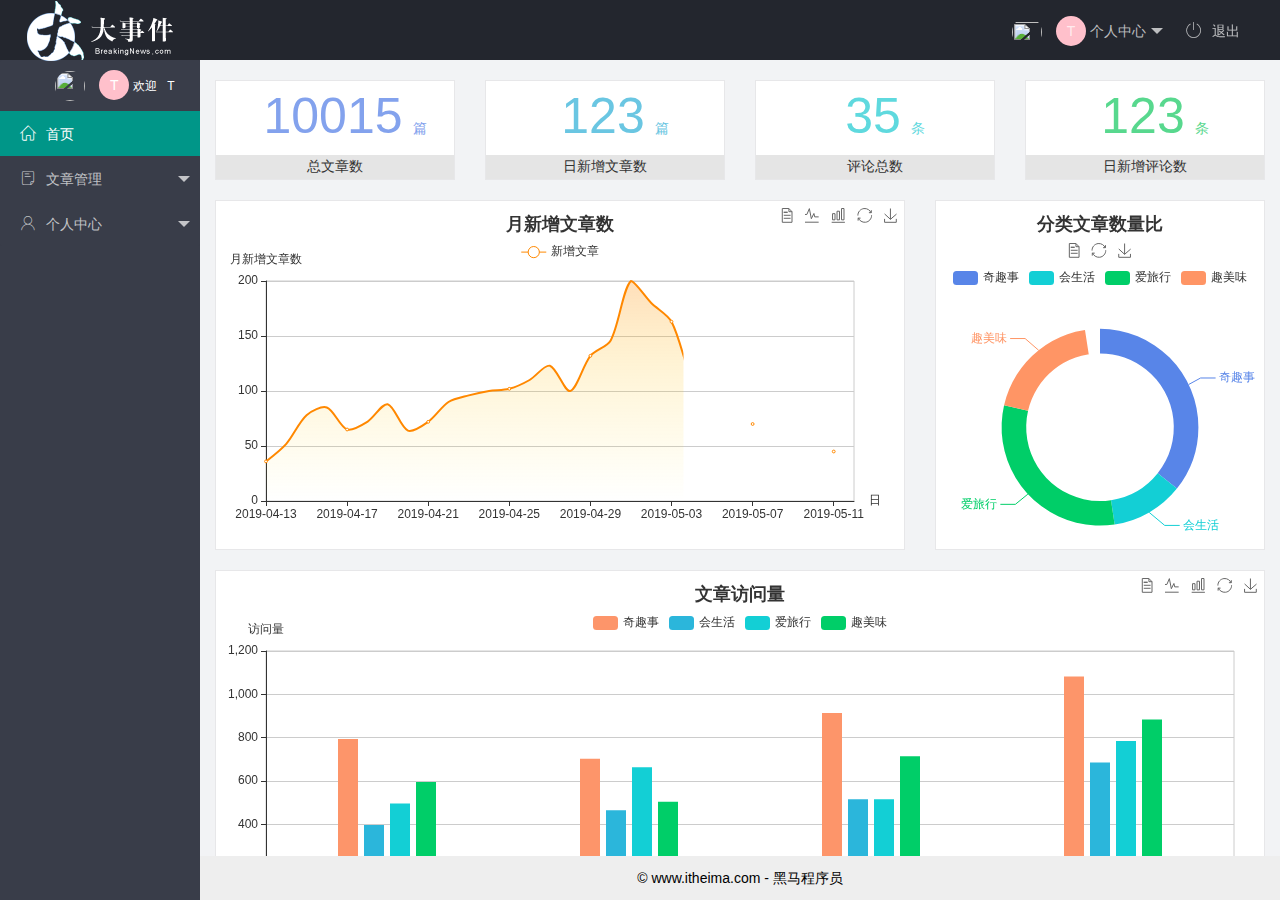
==== commit cc04b8ac: "主页的完成" ====
--- a/home/index.html
+++ b/home/index.html
@@ -31,7 +31,11 @@
               <dd><a href="">重置密码</a></dd>
             </dl>
           </li>
-          <li class="layui-nav-item"><a href="javascript:;"><span class="iconfont icon-tuichu"></span>退出</a></li>
+          <li class="layui-nav-item">
+            <a href="javascript:;"
+              ><span class="iconfont icon-tuichu"></span>退出</a
+            >
+          </li>
         </ul>
       </div>
 
@@ -49,7 +53,9 @@
               <span class="welcome">欢迎 &nbsp;&nbsp;T</span>
             </div>
             <li class="layui-nav-item layui-this">
-              <a href="./dashboard.html" target="info"> <span class="iconfont icon-home"></span>首页 </a>
+              <a href="./dashboard.html" target="info">
+                <span class="iconfont icon-home"></span>首页
+              </a>
             </li>
             <li class="layui-nav-item">
               <a class="" href="javascript:;">
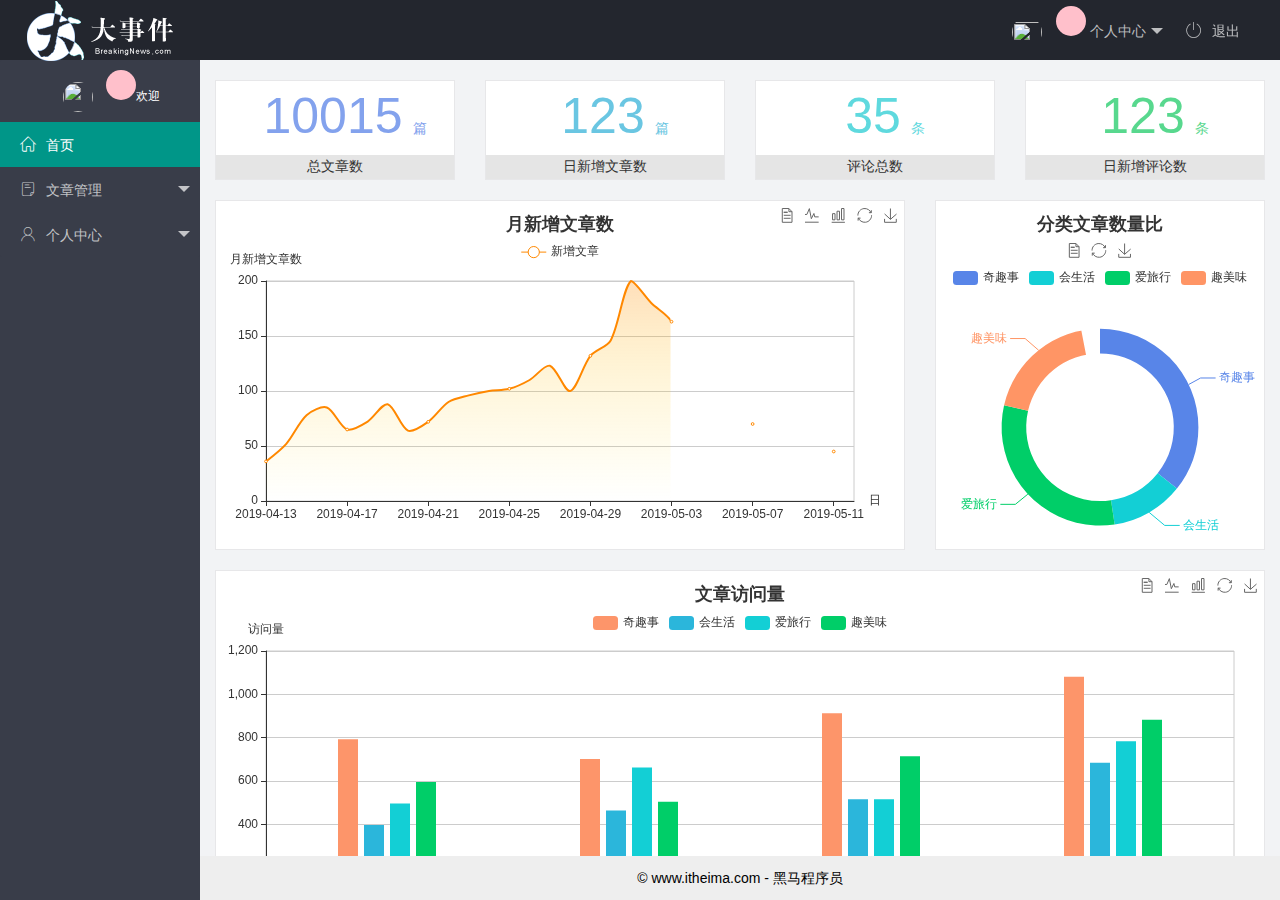
==== commit c5a1d9a7: "个人中心完成一部分" ====
--- a/home/index.html
+++ b/home/index.html
@@ -1,128 +1,102 @@
 <!DOCTYPE html>
 <html>
-  <head>
-    <meta charset="utf-8" />
-    <meta
-      name="viewport"
-      content="width=device-width, initial-scale=1, maximum-scale=1"
-    />
-    <title>BIG76</title>
-    <link rel="stylesheet" href="../assets/lib/layui/css/layui.css" />
-    <link rel="stylesheet" href="../assets/fonts/iconfont.css" />
-    <link rel="stylesheet" href="../assets/css/index.css" />
-  </head>
-  <body class="layui-layout-body">
-    <div class="layui-layout layui-layout-admin">
-      <div class="layui-header">
-        <div class="layui-logo">
-          <img src="../assets/images/logo.png" alt="" />
-        </div>
-        <!-- 头部区域（可配合layui已有的水平导航） -->
-        <ul class="layui-nav layui-layout-right">
+
+<head>
+  <meta charset="utf-8" />
+  <meta name="viewport" content="width=device-width, initial-scale=1, maximum-scale=1" />
+  <title>BIG76</title>
+  <link rel="stylesheet" href="../assets/lib/layui/css/layui.css" />
+  <link rel="stylesheet" href="../assets/fonts/iconfont.css" />
+  <link rel="stylesheet" href="../assets/css/index.css" />
+</head>
+
+<body class="layui-layout-body">
+  <div class="layui-layout layui-layout-admin">
+    <div class="layui-header">
+      <div class="layui-logo">
+        <img src="../assets/images/logo.png" alt="" />
+      </div>
+      <!-- 头部区域（可配合layui已有的水平导航） -->
+      <ul class="layui-nav layui-layout-right">
+        <li class="layui-nav-item">
+          <a href="javascript:;">
+            <img src="http://t.cn/RCzsdCq" class="layui-nav-img" />
+            <span class="via"></span>
+            个人中心
+          </a>
+          <dl class="layui-nav-child">
+            <dd><a href="">基本资料</a></dd>
+            <dd><a href="">更换头像</a></dd>
+            <dd><a href="">重置密码</a></dd>
+          </dl>
+        </li>
+        <li class="layui-nav-item">
+          <a href="javascript:;" class="exit">
+            <span class="iconfont icon-tuichu"></span>退出
+          </a>
+        </li>
+      </ul>
+    </div>
+
+    <div class="layui-side layui-bg-black">
+      <div class="layui-side-scroll">
+        <!-- 左侧导航区域（可配合layui已有的垂直导航） -->
+        <ul class="layui-nav layui-nav-tree" lay-filter="test" lay-shrink="all">
+          <div class="pers-center">
+            <img src="http://t.cn/RCzsdCq" class="layui-nav-img" />
+            <span class="via"></span>欢迎&nbsp;&nbsp;
+            <span class="welcome"> </span>
+          </div>
+          <li class="layui-nav-item layui-this">
+            <a href="./dashboard.html" target="info">
+              <span class="iconfont icon-home"></span>首页
+            </a>
+          </li>
           <li class="layui-nav-item">
-            <a href="javascript:;">
-              <img src="http://t.cn/RCzsdCq" class="layui-nav-img" />
-              <span class="via">T</span>
-              个人中心
-            </a>
+            <a class="" href="javascript:;">
+              <span class="iconfont icon-16"></span>文章管理</a>
             <dl class="layui-nav-child">
-              <dd><a href="">基本资料</a></dd>
-              <dd><a href="">更换头像</a></dd>
-              <dd><a href="">重置密码</a></dd>
+              <dd>
+                <a href="javascript:;"><i class="layui-icon layui-icon-app"></i>文章类别</a>
+              </dd>
+              <dd>
+                <a href="javascript:;"><i class="layui-icon layui-icon-app"></i>文章列表</a>
+              </dd>
+              <dd>
+                <a href="javascript:;"><i class="layui-icon layui-icon-app"></i>发表文章</a>
+              </dd>
             </dl>
           </li>
           <li class="layui-nav-item">
-            <a href="javascript:;"
-              ><span class="iconfont icon-tuichu"></span>退出</a
-            >
+            <a href="javascript:;"><span class="iconfont icon-user"></span>个人中心</a>
+            <dl class="layui-nav-child">
+              <dd>
+                <a href="./user/user-data.html" target="info"><i class="layui-icon layui-icon-app"></i>基本资料</a>
+              </dd>
+              <dd>
+                <a href="./user/user-data.html" target="info"><i class="layui-icon layui-icon-app"></i>更换头像</a>
+              </dd>
+              <dd>
+                <a href="./user/user-pwd.html" target="info"><i class="layui-icon layui-icon-app"></i>重置密码</a>
+              </dd>
+            </dl>
           </li>
         </ul>
       </div>
+    </div>
+    <div class="layui-body" style="overflow: hidden">
+      <iframe src="./dashboard.html" frameborder="0" name="info" class="info"></iframe>
+      <!-- 内容主体区域 -->
+    </div>
+    <div class="layui-footer">
+      <!-- 底部固定区域 -->
+      © www.itheima.com - 黑马程序员
+    </div>
+  </div>
+  <script src="../assets/lib/layui/layui.all.js"></script>
+  <script src="../assets/lib/jquery.js"></script>
+  <script src="../assets/js/rootDirectory.js"></script>
+  <script src="../assets/js/index.js"></script>
+</body>
 
-      <div class="layui-side layui-bg-black">
-        <div class="layui-side-scroll">
-          <!-- 左侧导航区域（可配合layui已有的垂直导航） -->
-          <ul
-            class="layui-nav layui-nav-tree"
-            lay-filter="test"
-            lay-shrink="all"
-          >
-            <div class="pers-center">
-              <img src="http://t.cn/RCzsdCq" class="layui-nav-img" />
-              <span class="via">T</span>
-              <span class="welcome">欢迎 &nbsp;&nbsp;T</span>
-            </div>
-            <li class="layui-nav-item layui-this">
-              <a href="./dashboard.html" target="info">
-                <span class="iconfont icon-home"></span>首页
-              </a>
-            </li>
-            <li class="layui-nav-item">
-              <a class="" href="javascript:;">
-                <span class="iconfont icon-16"></span>文章管理</a
-              >
-              <dl class="layui-nav-child">
-                <dd>
-                  <a href="javascript:;"
-                    ><i class="layui-icon layui-icon-app"></i>文章类别</a
-                  >
-                </dd>
-                <dd>
-                  <a href="javascript:;"
-                    ><i class="layui-icon layui-icon-app"></i>文章列表</a
-                  >
-                </dd>
-                <dd>
-                  <a href="javascript:;"
-                    ><i class="layui-icon layui-icon-app"></i>发表文章</a
-                  >
-                </dd>
-              </dl>
-            </li>
-            <li class="layui-nav-item">
-              <a href="javascript:;"
-                ><span class="iconfont icon-user"></span>个人中心</a
-              >
-              <dl class="layui-nav-child">
-                <dd>
-                  <a href="javascript:;"
-                    ><i class="layui-icon layui-icon-app"></i>基本资料</a
-                  >
-                </dd>
-                <dd>
-                  <a href="javascript:;"
-                    ><i class="layui-icon layui-icon-app"></i>更换头像</a
-                  >
-                </dd>
-                <dd>
-                  <a href="javascript:;"
-                    ><i class="layui-icon layui-icon-app"></i>重置密码</a
-                  >
-                </dd>
-              </dl>
-            </li>
-          </ul>
-        </div>
-      </div>
-
-      <div class="layui-body" style="overflow: hidden">
-        <iframe
-          src="./dashboard.html"
-          frameborder="0"
-          name="info"
-          class="info"
-        ></iframe>
-
-        <!-- 内容主体区域 -->
-      </div>
-      <div class="layui-footer">
-        <!-- 底部固定区域 -->
-        © www.itheima.com - 黑马程序员
-      </div>
-    </div>
-    <script src="../assets/lib/layui/layui.all.js"></script>
-    <script src="../assets/lib/jquery.js"></script>
-    <script src="../assets/js/rootDirectory.js"></script>
-    <script src="../assets/js/index.js"></script>
-  </body>
-</html>
+</html>--- a/assets/css/index.css
+++ b/assets/css/index.css
@@ -3,6 +3,7 @@
   margin: 0;
   box-sizing: border-box;
 }
+
 .via {
   text-align: center;
   line-height: 30px;
@@ -10,27 +11,34 @@
   height: 30px;
   border-radius: 50%;
   background-color: pink;
-  display: none;
   display: inline-block;
 }
+
 .pers-center {
+  font-size: 12px;
   padding: 10px;
   margin-left: 30px;
   text-align: center;
 }
+
 .layui-icon {
   margin: 0 10px;
 }
+
 .iconfont {
   margin-right: 10px;
 }
+
 .layui-footer {
   text-align: center;
 }
+
 .info {
   width: 100%;
   height: 100%;
+  background-color: rgb(242, 243, 245);
 }
+
 .welcome {
   font-size: 12px;
-}
+}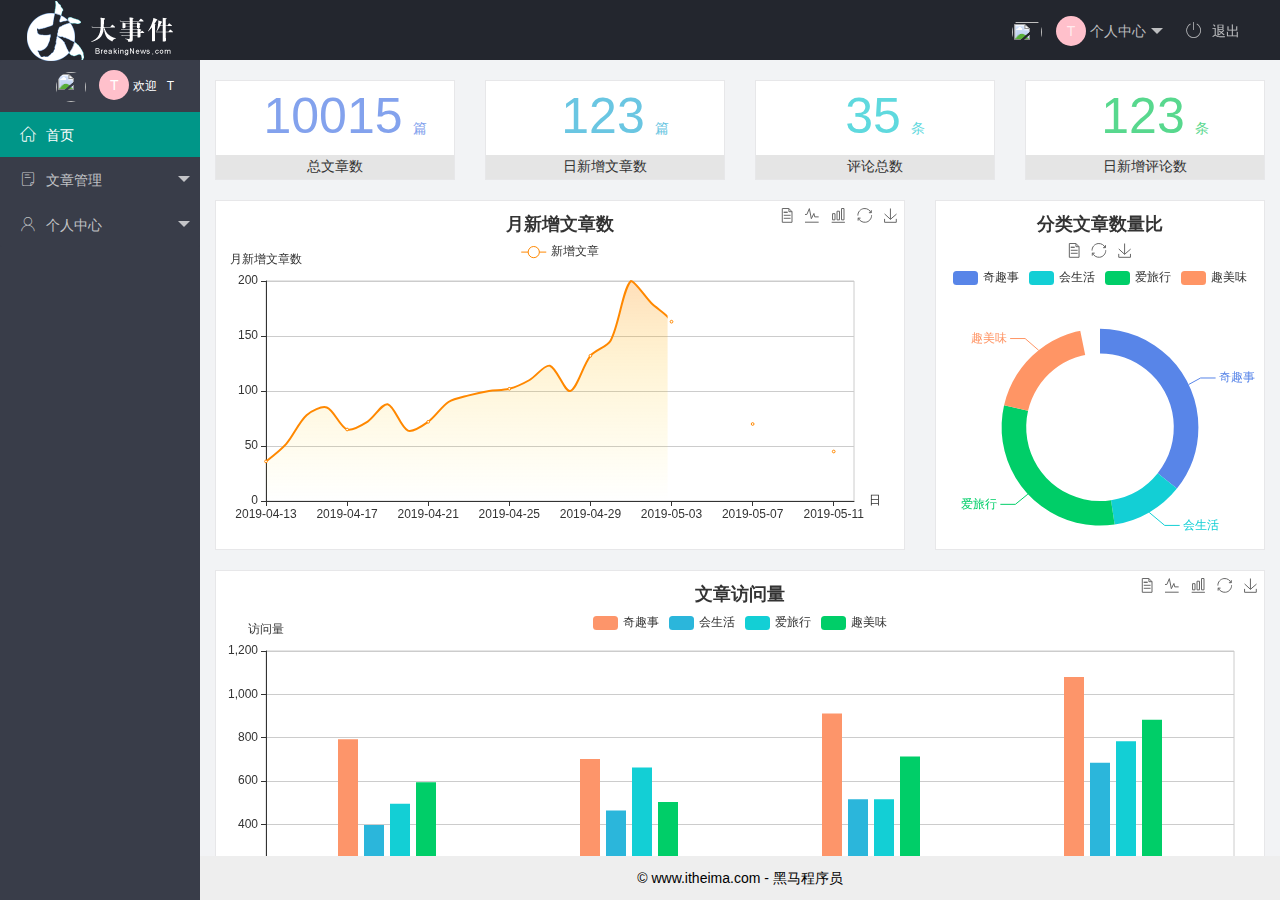
==== commit ed4bebb0: "文章" ====
--- a/home/index.html
+++ b/home/index.html
@@ -1,102 +1,128 @@
 <!DOCTYPE html>
 <html>
-
-<head>
-  <meta charset="utf-8" />
-  <meta name="viewport" content="width=device-width, initial-scale=1, maximum-scale=1" />
-  <title>BIG76</title>
-  <link rel="stylesheet" href="../assets/lib/layui/css/layui.css" />
-  <link rel="stylesheet" href="../assets/fonts/iconfont.css" />
-  <link rel="stylesheet" href="../assets/css/index.css" />
-</head>
-
-<body class="layui-layout-body">
-  <div class="layui-layout layui-layout-admin">
-    <div class="layui-header">
-      <div class="layui-logo">
-        <img src="../assets/images/logo.png" alt="" />
-      </div>
-      <!-- 头部区域（可配合layui已有的水平导航） -->
-      <ul class="layui-nav layui-layout-right">
-        <li class="layui-nav-item">
-          <a href="javascript:;">
-            <img src="http://t.cn/RCzsdCq" class="layui-nav-img" />
-            <span class="via"></span>
-            个人中心
-          </a>
-          <dl class="layui-nav-child">
-            <dd><a href="">基本资料</a></dd>
-            <dd><a href="">更换头像</a></dd>
-            <dd><a href="">重置密码</a></dd>
-          </dl>
-        </li>
-        <li class="layui-nav-item">
-          <a href="javascript:;" class="exit">
-            <span class="iconfont icon-tuichu"></span>退出
-          </a>
-        </li>
-      </ul>
-    </div>
-
-    <div class="layui-side layui-bg-black">
-      <div class="layui-side-scroll">
-        <!-- 左侧导航区域（可配合layui已有的垂直导航） -->
-        <ul class="layui-nav layui-nav-tree" lay-filter="test" lay-shrink="all">
-          <div class="pers-center">
-            <img src="http://t.cn/RCzsdCq" class="layui-nav-img" />
-            <span class="via"></span>欢迎&nbsp;&nbsp;
-            <span class="welcome"> </span>
-          </div>
-          <li class="layui-nav-item layui-this">
-            <a href="./dashboard.html" target="info">
-              <span class="iconfont icon-home"></span>首页
+  <head>
+    <meta charset="utf-8" />
+    <meta
+      name="viewport"
+      content="width=device-width, initial-scale=1, maximum-scale=1"
+    />
+    <title>BIG76</title>
+    <link rel="stylesheet" href="../assets/lib/layui/css/layui.css" />
+    <link rel="stylesheet" href="../assets/fonts/iconfont.css" />
+    <link rel="stylesheet" href="../assets/css/index.css" />
+  </head>
+  <body class="layui-layout-body">
+    <div class="layui-layout layui-layout-admin">
+      <div class="layui-header">
+        <div class="layui-logo">
+          <img src="../assets/images/logo.png" alt="" />
+        </div>
+        <!-- 头部区域（可配合layui已有的水平导航） -->
+        <ul class="layui-nav layui-layout-right">
+          <li class="layui-nav-item">
+            <a href="javascript:;">
+              <img src="http://t.cn/RCzsdCq" class="layui-nav-img" />
+              <span class="via">T</span>
+              个人中心
             </a>
-          </li>
-          <li class="layui-nav-item">
-            <a class="" href="javascript:;">
-              <span class="iconfont icon-16"></span>文章管理</a>
             <dl class="layui-nav-child">
-              <dd>
-                <a href="javascript:;"><i class="layui-icon layui-icon-app"></i>文章类别</a>
-              </dd>
-              <dd>
-                <a href="javascript:;"><i class="layui-icon layui-icon-app"></i>文章列表</a>
-              </dd>
-              <dd>
-                <a href="javascript:;"><i class="layui-icon layui-icon-app"></i>发表文章</a>
-              </dd>
+              <dd><a href="">基本资料</a></dd>
+              <dd><a href="">更换头像</a></dd>
+              <dd><a href="">重置密码</a></dd>
             </dl>
           </li>
           <li class="layui-nav-item">
-            <a href="javascript:;"><span class="iconfont icon-user"></span>个人中心</a>
-            <dl class="layui-nav-child">
-              <dd>
-                <a href="./user/user-data.html" target="info"><i class="layui-icon layui-icon-app"></i>基本资料</a>
-              </dd>
-              <dd>
-                <a href="./user/user-data.html" target="info"><i class="layui-icon layui-icon-app"></i>更换头像</a>
-              </dd>
-              <dd>
-                <a href="./user/user-pwd.html" target="info"><i class="layui-icon layui-icon-app"></i>重置密码</a>
-              </dd>
-            </dl>
+            <a href="javascript:;"
+              ><span class="iconfont icon-tuichu"></span>退出</a
+            >
           </li>
         </ul>
       </div>
+
+      <div class="layui-side layui-bg-black">
+        <div class="layui-side-scroll">
+          <!-- 左侧导航区域（可配合layui已有的垂直导航） -->
+          <ul
+            class="layui-nav layui-nav-tree"
+            lay-filter="test"
+            lay-shrink="all"
+          >
+            <div class="pers-center">
+              <img src="http://t.cn/RCzsdCq" class="layui-nav-img" />
+              <span class="via">T</span>
+              <span class="welcome">欢迎 &nbsp;&nbsp;T</span>
+            </div>
+            <li class="layui-nav-item layui-this">
+              <a href="./dashboard.html" target="info">
+                <span class="iconfont icon-home"></span>首页
+              </a>
+            </li>
+            <li class="layui-nav-item">
+              <a class="" href="javascript:;">
+                <span class="iconfont icon-16"></span>文章管理</a
+              >
+              <dl class="layui-nav-child">
+                <dd>
+                  <a href="../article/art-sort.html" target="info"
+                    ><i class="layui-icon layui-icon-app"></i>文章类别</a
+                  >
+                </dd>
+                <dd>
+                  <a href="javascript:;"
+                    ><i class="layui-icon layui-icon-app"></i>文章列表</a
+                  >
+                </dd>
+                <dd>
+                  <a href="javascript:;"
+                    ><i class="layui-icon layui-icon-app"></i>发表文章</a
+                  >
+                </dd>
+              </dl>
+            </li>
+            <li class="layui-nav-item">
+              <a href="javascript:;"
+                ><span class="iconfont icon-user"></span>个人中心</a
+              >
+              <dl class="layui-nav-child">
+                <dd>
+                  <a href="javascript:;"
+                    ><i class="layui-icon layui-icon-app"></i>基本资料</a
+                  >
+                </dd>
+                <dd>
+                  <a href="javascript:;"
+                    ><i class="layui-icon layui-icon-app"></i>更换头像</a
+                  >
+                </dd>
+                <dd>
+                  <a href="javascript:;"
+                    ><i class="layui-icon layui-icon-app"></i>重置密码</a
+                  >
+                </dd>
+              </dl>
+            </li>
+          </ul>
+        </div>
+      </div>
+
+      <div class="layui-body" style="overflow: hidden">
+        <iframe
+          src="./dashboard.html"
+          frameborder="0"
+          name="info"
+          class="info"
+        ></iframe>
+
+        <!-- 内容主体区域 -->
+      </div>
+      <div class="layui-footer">
+        <!-- 底部固定区域 -->
+        © www.itheima.com - 黑马程序员
+      </div>
     </div>
-    <div class="layui-body" style="overflow: hidden">
-      <iframe src="./dashboard.html" frameborder="0" name="info" class="info"></iframe>
-      <!-- 内容主体区域 -->
-    </div>
-    <div class="layui-footer">
-      <!-- 底部固定区域 -->
-      © www.itheima.com - 黑马程序员
-    </div>
-  </div>
-  <script src="../assets/lib/layui/layui.all.js"></script>
-  <script src="../assets/lib/jquery.js"></script>
-  <script src="../assets/js/rootDirectory.js"></script>
-  <script src="../assets/js/index.js"></script>
-</body>
-
-</html>+    <script src="../assets/lib/layui/layui.all.js"></script>
+    <script src="../assets/lib/jquery.js"></script>
+    <script src="../assets/js/rootDirectory.js"></script>
+    <script src="../assets/js/index.js"></script>
+  </body>
+</html>
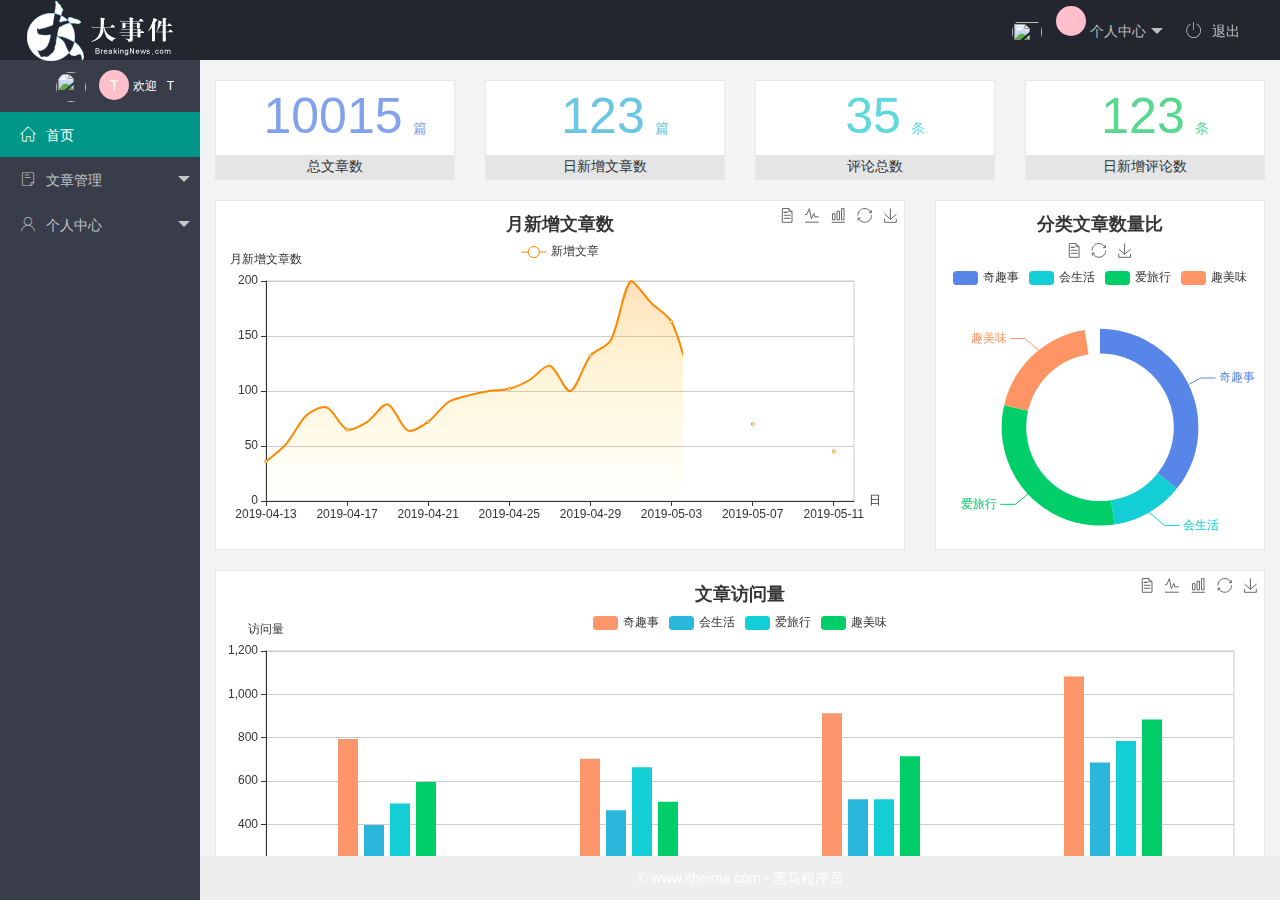
==== commit 0672f02b: "个人中心完成" ====
--- a/home/index.html
+++ b/home/index.html
@@ -1,43 +1,90 @@
 <!DOCTYPE html>
 <html>
-  <head>
-    <meta charset="utf-8" />
-    <meta
-      name="viewport"
-      content="width=device-width, initial-scale=1, maximum-scale=1"
-    />
-    <title>BIG76</title>
-    <link rel="stylesheet" href="../assets/lib/layui/css/layui.css" />
-    <link rel="stylesheet" href="../assets/fonts/iconfont.css" />
-    <link rel="stylesheet" href="../assets/css/index.css" />
-  </head>
-  <body class="layui-layout-body">
-    <div class="layui-layout layui-layout-admin">
-      <div class="layui-header">
-        <div class="layui-logo">
-          <img src="../assets/images/logo.png" alt="" />
-        </div>
-        <!-- 头部区域（可配合layui已有的水平导航） -->
-        <ul class="layui-nav layui-layout-right">
+
+<head>
+  <meta charset="utf-8" />
+  <meta name="viewport" content="width=device-width, initial-scale=1, maximum-scale=1" />
+  <title>BIG76</title>
+  <link rel="stylesheet" href="../assets/lib/layui/css/layui.css" />
+  <link rel="stylesheet" href="../assets/fonts/iconfont.css" />
+  <link rel="stylesheet" href="../assets/css/index.css" />
+</head>
+
+<body class="layui-layout-body">
+  <div class="layui-layout layui-layout-admin">
+    <div class="layui-header">
+      <div class="layui-logo">
+        <img src="../assets/images/logo.png" alt="" />
+      </div>
+      <!-- 头部区域（可配合layui已有的水平导航） -->
+      <ul class="layui-nav layui-layout-right">
+        <li class="layui-nav-item">
+          <a href="javascript:;">
+            <img src="http://t.cn/RCzsdCq" class="layui-nav-img" />
+            <span class="via"></span>
+            个人中心
+          </a>
+          <dl class="layui-nav-child">
+            <dd><a href="">基本资料</a></dd>
+            <dd><a href="">更换头像</a></dd>
+            <dd><a href="">重置密码</a></dd>
+          </dl>
+        </li>
+        <li class="layui-nav-item">
+          <a href="javascript:;" class="exit">
+            <span class="iconfont icon-tuichu"></span>退出
+          </a>
+        </li>
+      </ul>
+    </div>
+
+    <div class="layui-side layui-bg-black">
+      <div class="layui-side-scroll">
+        <!-- 左侧导航区域（可配合layui已有的垂直导航） -->
+        <ul class="layui-nav layui-nav-tree" lay-filter="test" lay-shrink="all">
+          <div class="pers-center">
+            <img src="http://t.cn/RCzsdCq" class="layui-nav-img" />
+            <span class="via"></span>欢迎&nbsp;&nbsp;
+            <span class="welcome"> </span>
+          </div>
+          <li class="layui-nav-item layui-this">
+            <a href="./dashboard.html" target="info">
+              <span class="iconfont icon-home"></span>首页
+            </a>
+          </li>
           <li class="layui-nav-item">
-            <a href="javascript:;">
-              <img src="http://t.cn/RCzsdCq" class="layui-nav-img" />
-              <span class="via">T</span>
-              个人中心
-            </a>
+            <a class="" href="javascript:;">
+              <span class="iconfont icon-16"></span>文章管理</a>
             <dl class="layui-nav-child">
-              <dd><a href="">基本资料</a></dd>
-              <dd><a href="">更换头像</a></dd>
-              <dd><a href="">重置密码</a></dd>
+              <dd>
+                <a href="javascript:;"><i class="layui-icon layui-icon-app"></i>文章类别</a>
+              </dd>
+              <dd>
+                <a href="javascript:;"><i class="layui-icon layui-icon-app"></i>文章列表</a>
+              </dd>
+              <dd>
+                <a href="javascript:;"><i class="layui-icon layui-icon-app"></i>发表文章</a>
+              </dd>
             </dl>
           </li>
           <li class="layui-nav-item">
-            <a href="javascript:;"
-              ><span class="iconfont icon-tuichu"></span>退出</a
-            >
+            <a href="javascript:;"><span class="iconfont icon-user"></span>个人中心</a>
+            <dl class="layui-nav-child">
+              <dd>
+                <a href="./user/user-data.html" target="info"><i class="layui-icon layui-icon-app"></i>基本资料</a>
+              </dd>
+              <dd>
+                <a href="./user/user-data.html" target="info"><i class="layui-icon layui-icon-app"></i>更换头像</a>
+              </dd>
+              <dd>
+                <a href="./user/user-pwd.html" target="info"><i class="layui-icon layui-icon-app"></i>重置密码</a>
+              </dd>
+            </dl>
           </li>
         </ul>
       </div>
+<<<<<<< HEAD
+=======
 
       <div class="layui-side layui-bg-black">
         <div class="layui-side-scroll">
@@ -119,10 +166,21 @@
         <!-- 底部固定区域 -->
         © www.itheima.com - 黑马程序员
       </div>
+>>>>>>> article
     </div>
-    <script src="../assets/lib/layui/layui.all.js"></script>
-    <script src="../assets/lib/jquery.js"></script>
-    <script src="../assets/js/rootDirectory.js"></script>
-    <script src="../assets/js/index.js"></script>
-  </body>
-</html>
+    <div class="layui-body" style="overflow: hidden">
+      <iframe src="./dashboard.html" frameborder="0" name="info" class="info"></iframe>
+      <!-- 内容主体区域 -->
+    </div>
+    <div class="layui-footer">
+      <!-- 底部固定区域 -->
+      © www.itheima.com - 黑马程序员
+    </div>
+  </div>
+  <script src="../assets/lib/layui/layui.all.js"></script>
+  <script src="../assets/lib/jquery.js"></script>
+  <script src="../assets/js/rootDirectory.js"></script>
+  <script src="../assets/js/index.js"></script>
+</body>
+
+</html>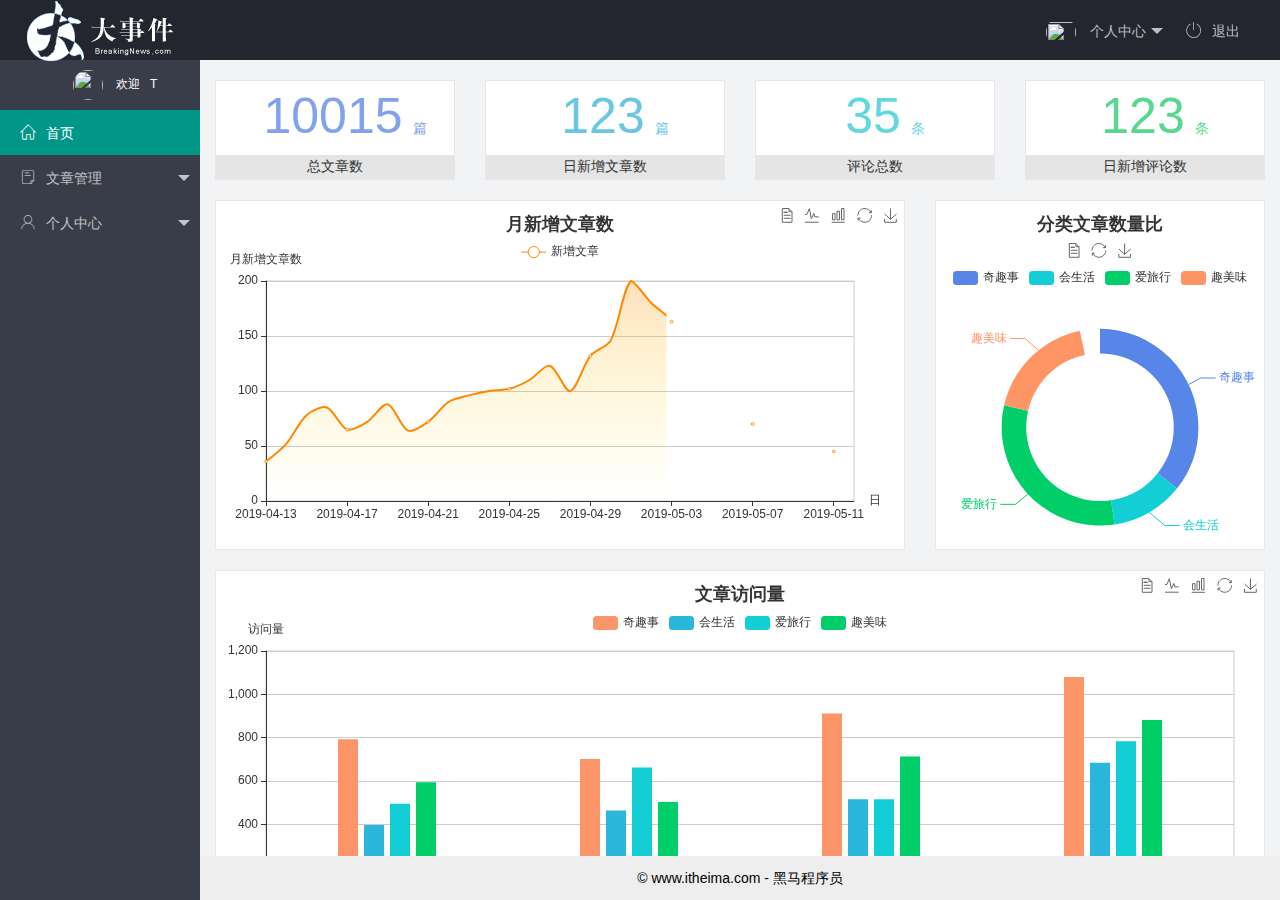
==== commit 54b50b80: "文章管理完成" ====
--- a/home/index.html
+++ b/home/index.html
@@ -21,7 +21,7 @@
         <li class="layui-nav-item">
           <a href="javascript:;">
             <img src="http://t.cn/RCzsdCq" class="layui-nav-img" />
-            <span class="via"></span>
+            <span class="via" style="display: none;"></span>
             个人中心
           </a>
           <dl class="layui-nav-child">
@@ -31,9 +31,7 @@
           </dl>
         </li>
         <li class="layui-nav-item">
-          <a href="javascript:;" class="exit">
-            <span class="iconfont icon-tuichu"></span>退出
-          </a>
+          <a href="javascript:;"><span class="iconfont icon-tuichu"></span>退出</a>
         </li>
       </ul>
     </div>
@@ -44,8 +42,8 @@
         <ul class="layui-nav layui-nav-tree" lay-filter="test" lay-shrink="all">
           <div class="pers-center">
             <img src="http://t.cn/RCzsdCq" class="layui-nav-img" />
-            <span class="via"></span>欢迎&nbsp;&nbsp;
-            <span class="welcome"> </span>
+            <span class="via" style="display: none;"></span>
+            <span class="welcome">欢迎 &nbsp;&nbsp;T</span>
           </div>
           <li class="layui-nav-item layui-this">
             <a href="./dashboard.html" target="info">
@@ -57,13 +55,19 @@
               <span class="iconfont icon-16"></span>文章管理</a>
             <dl class="layui-nav-child">
               <dd>
-                <a href="javascript:;"><i class="layui-icon layui-icon-app"></i>文章类别</a>
+                <a href="../article/art-sort.html" target="info"><i
+                    class="layui-icon layui-icon-app"></i>文章类别
+                </a>
               </dd>
               <dd>
-                <a href="javascript:;"><i class="layui-icon layui-icon-app"></i>文章列表</a>
+                <a href="../article/art-list.html" target="info"><i
+                    class="layui-icon layui-icon-app"></i>文章列表
+                </a>
               </dd>
               <dd>
-                <a href="javascript:;"><i class="layui-icon layui-icon-app"></i>发表文章</a>
+                <a href="../article/art-publish.html" target="info"><i
+                    class="layui-icon layui-icon-app"></i>发表文章
+                </a>
               </dd>
             </dl>
           </li>
@@ -71,106 +75,28 @@
             <a href="javascript:;"><span class="iconfont icon-user"></span>个人中心</a>
             <dl class="layui-nav-child">
               <dd>
-                <a href="./user/user-data.html" target="info"><i class="layui-icon layui-icon-app"></i>基本资料</a>
+                <a href="./user/user-data.html" target="info"><i
+                    class="layui-icon layui-icon-app"></i>基本资料
+                </a>
               </dd>
               <dd>
-                <a href="./user/user-data.html" target="info"><i class="layui-icon layui-icon-app"></i>更换头像</a>
+                <a href="./user/user-avatar.html" target="info"><i
+                    class="layui-icon layui-icon-app"></i>更换头像</a>
               </dd>
               <dd>
-                <a href="./user/user-pwd.html" target="info"><i class="layui-icon layui-icon-app"></i>重置密码</a>
+                <a href="./user/user-pwd.html" target="info"><i
+                    class="layui-icon layui-icon-app"></i>重置密码
+                </a>
               </dd>
             </dl>
           </li>
         </ul>
       </div>
-<<<<<<< HEAD
-=======
+    </div>
 
-      <div class="layui-side layui-bg-black">
-        <div class="layui-side-scroll">
-          <!-- 左侧导航区域（可配合layui已有的垂直导航） -->
-          <ul
-            class="layui-nav layui-nav-tree"
-            lay-filter="test"
-            lay-shrink="all"
-          >
-            <div class="pers-center">
-              <img src="http://t.cn/RCzsdCq" class="layui-nav-img" />
-              <span class="via">T</span>
-              <span class="welcome">欢迎 &nbsp;&nbsp;T</span>
-            </div>
-            <li class="layui-nav-item layui-this">
-              <a href="./dashboard.html" target="info">
-                <span class="iconfont icon-home"></span>首页
-              </a>
-            </li>
-            <li class="layui-nav-item">
-              <a class="" href="javascript:;">
-                <span class="iconfont icon-16"></span>文章管理</a
-              >
-              <dl class="layui-nav-child">
-                <dd>
-                  <a href="../article/art-sort.html" target="info"
-                    ><i class="layui-icon layui-icon-app"></i>文章类别</a
-                  >
-                </dd>
-                <dd>
-                  <a href="javascript:;"
-                    ><i class="layui-icon layui-icon-app"></i>文章列表</a
-                  >
-                </dd>
-                <dd>
-                  <a href="javascript:;"
-                    ><i class="layui-icon layui-icon-app"></i>发表文章</a
-                  >
-                </dd>
-              </dl>
-            </li>
-            <li class="layui-nav-item">
-              <a href="javascript:;"
-                ><span class="iconfont icon-user"></span>个人中心</a
-              >
-              <dl class="layui-nav-child">
-                <dd>
-                  <a href="javascript:;"
-                    ><i class="layui-icon layui-icon-app"></i>基本资料</a
-                  >
-                </dd>
-                <dd>
-                  <a href="javascript:;"
-                    ><i class="layui-icon layui-icon-app"></i>更换头像</a
-                  >
-                </dd>
-                <dd>
-                  <a href="javascript:;"
-                    ><i class="layui-icon layui-icon-app"></i>重置密码</a
-                  >
-                </dd>
-              </dl>
-            </li>
-          </ul>
-        </div>
-      </div>
-
-      <div class="layui-body" style="overflow: hidden">
-        <iframe
-          src="./dashboard.html"
-          frameborder="0"
-          name="info"
-          class="info"
-        ></iframe>
-
-        <!-- 内容主体区域 -->
-      </div>
-      <div class="layui-footer">
-        <!-- 底部固定区域 -->
-        © www.itheima.com - 黑马程序员
-      </div>
->>>>>>> article
-    </div>
     <div class="layui-body" style="overflow: hidden">
+      <!-- 内容主体区域 -->
       <iframe src="./dashboard.html" frameborder="0" name="info" class="info"></iframe>
-      <!-- 内容主体区域 -->
     </div>
     <div class="layui-footer">
       <!-- 底部固定区域 -->
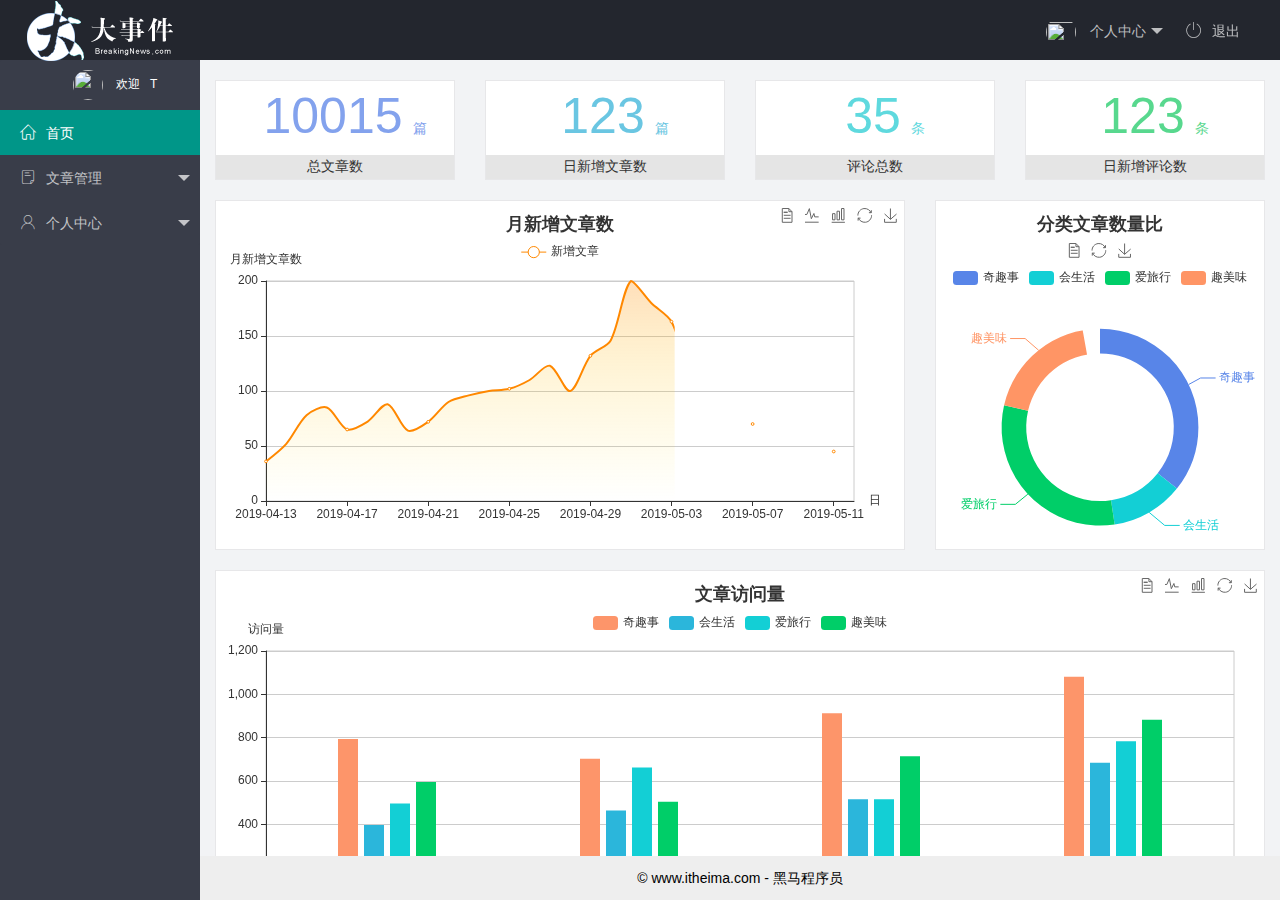
==== commit b5d95f3a: "修改主页" ====
--- a/home/index.html
+++ b/home/index.html
@@ -25,13 +25,13 @@
             个人中心
           </a>
           <dl class="layui-nav-child">
-            <dd><a href="">基本资料</a></dd>
-            <dd><a href="">更换头像</a></dd>
-            <dd><a href="">重置密码</a></dd>
+            <dd><a href="./user/user-data.html" target="info">基本资料</a></dd>
+            <dd><a href="./user/user-avatar.html" target="info">更换头像</a></dd>
+            <dd><a href="./user/user-pwd.html" target="info">重置密码</a></dd>
           </dl>
         </li>
         <li class="layui-nav-item">
-          <a href="javascript:;"><span class="iconfont icon-tuichu"></span>退出</a>
+          <a href="javascript:;" class="exit"><span class="iconfont icon-tuichu"></span>退出</a>
         </li>
       </ul>
     </div>
